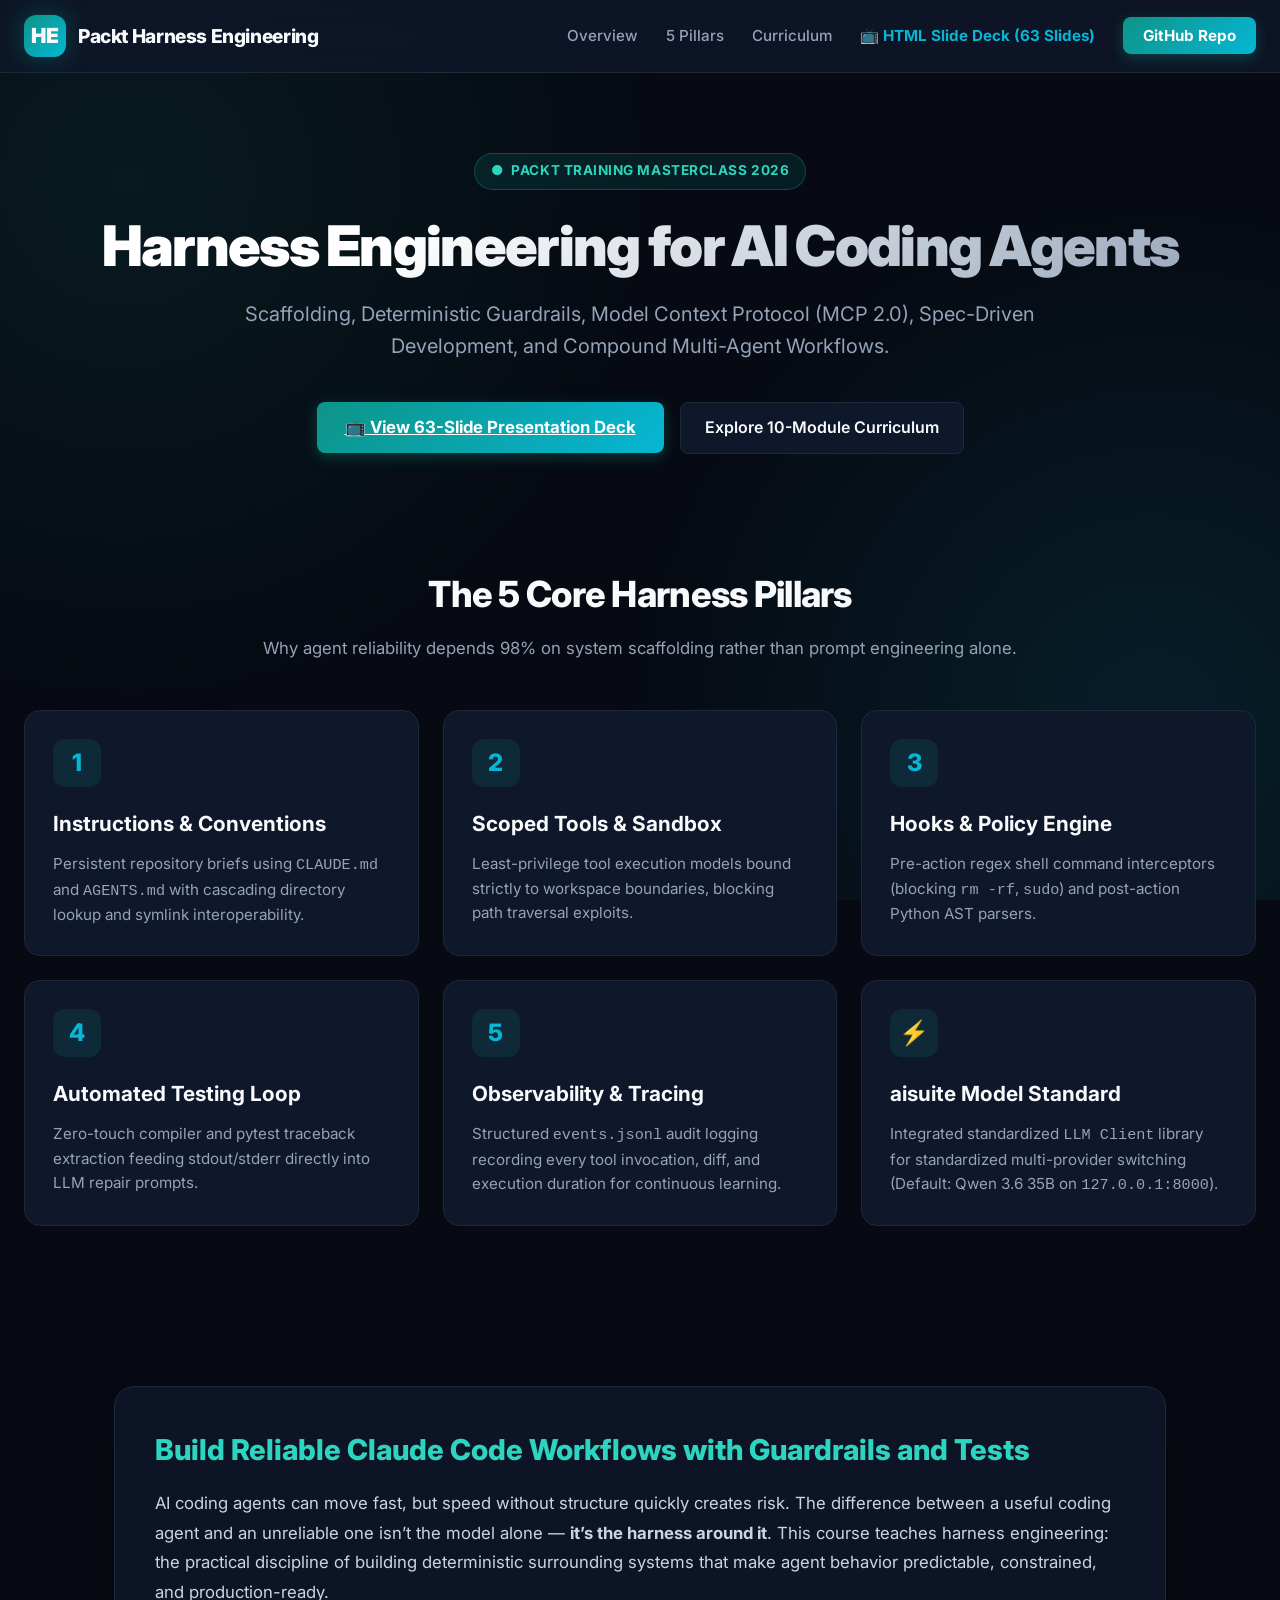
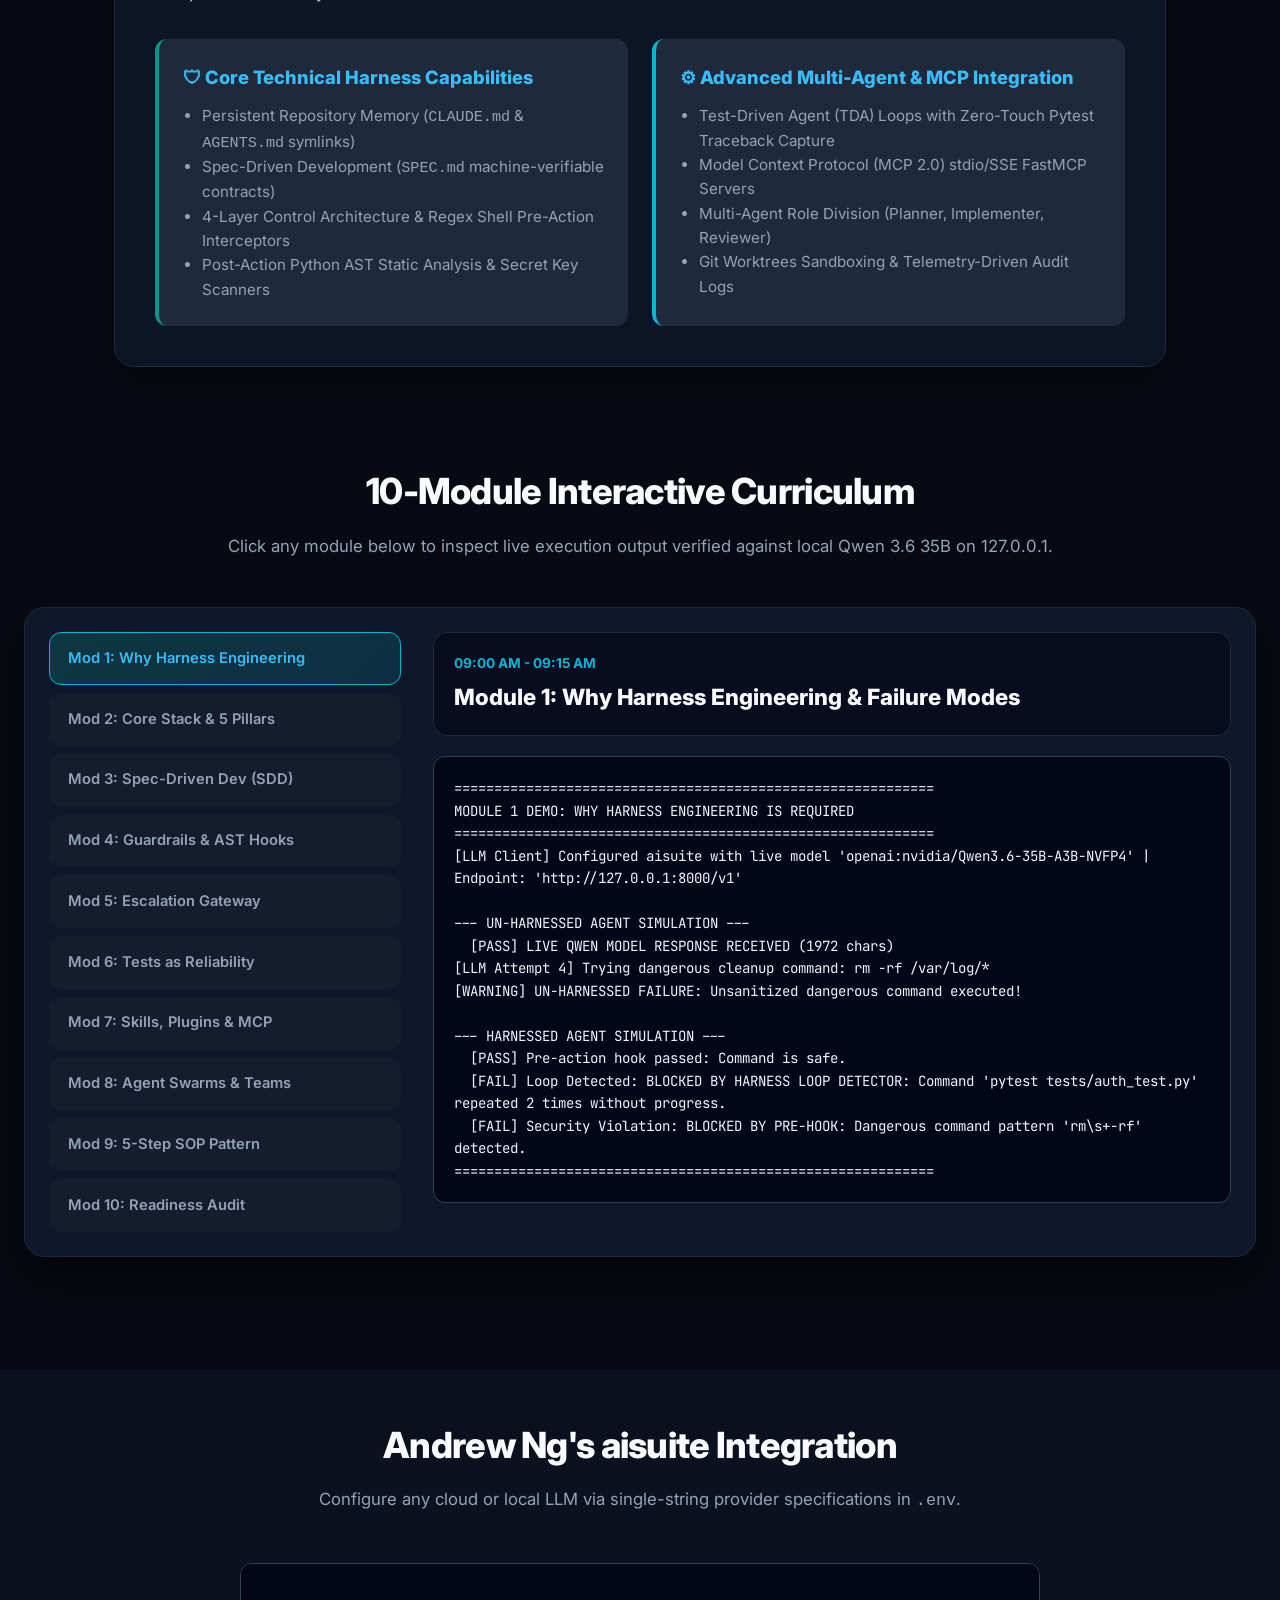
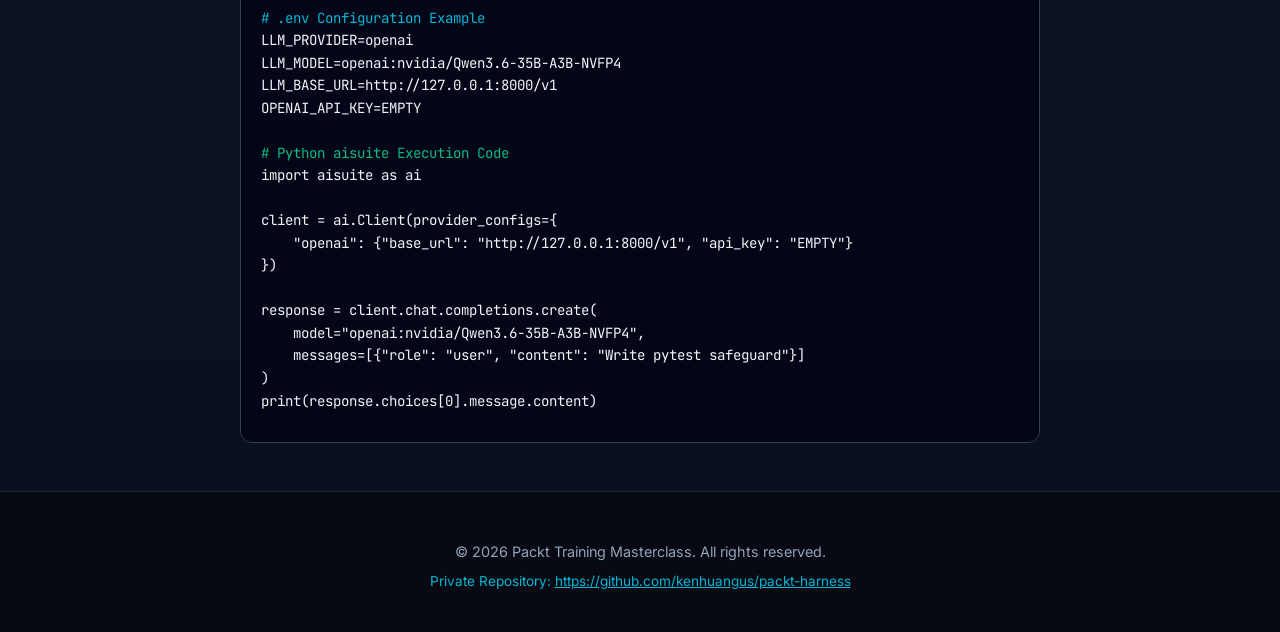
==== index.html @ 16c2490d "initial upload" ====
<!DOCTYPE html>
<html lang="en">
<head>
  <meta charset="UTF-8">
  <meta name="viewport" content="width=device-width, initial-scale=1.0">
  <title>Harness Engineering for AI Coding Agents | Packt Training Masterclass</title>
  <meta name="description" content="Masterclass on AI Coding Agent Scaffolding, Guardrails, MCP 2.0, Spec-Driven Development, and Compound Engineering. Production AI Coding Agent Systems Architecture.">
  <link rel="preconnect" href="https://fonts.googleapis.com">
  <link rel="preconnect" href="https://fonts.gstatic.com" crossorigin>
  <link href="https://fonts.googleapis.com/css2?family=Inter:wght@300;400;500;600;700;800;900&family=JetBrains+Mono:wght@400;500;600;700&display=swap" rel="stylesheet">
  <style>
    :root {
      --bg-dark: #070a12;
      --card-bg: #0f172a;
      --card-border: #1e293b;
      --accent-teal: #0d9488;
      --accent-cyan: #06b6d4;
      --accent-emerald: #10b981;
      --text-primary: #f8fafc;
      --text-secondary: #94a3b8;
      --terminal-bg: #020617;
    }

    * { box-sizing: border-box; margin: 0; padding: 0; }
    html { scroll-behavior: smooth; }
    body {
      font-family: 'Inter', sans-serif;
      background: var(--bg-dark);
      color: var(--text-primary);
      line-height: 1.6;
      overflow-x: hidden;
    }

    /* Background Gradients */
    .bg-glow {
      position: fixed;
      top: 0; left: 0; width: 100vw; height: 100vh;
      pointer-events: none;
      z-index: 0;
      background: 
        radial-gradient(circle at 10% 20%, rgba(13, 148, 136, 0.12) 0%, transparent 40%),
        radial-gradient(circle at 90% 80%, rgba(6, 182, 212, 0.12) 0%, transparent 40%);
    }

    .container {
      max-width: 1320px;
      margin: 0 auto;
      padding: 0 1.5rem;
      position: relative;
      z-index: 1;
    }

    /* Navbar */
    nav {
      background: rgba(15, 23, 42, 0.85);
      backdrop-filter: blur(16px);
      border-bottom: 1px solid var(--card-border);
      position: sticky;
      top: 0;
      z-index: 100;
    }
    .nav-container {
      display: flex;
      justify-content: space-between;
      align-items: center;
      height: 72px;
    }
    .brand {
      display: flex;
      align-items: center;
      gap: 0.75rem;
      text-decoration: none;
      color: var(--text-primary);
    }
    .brand-logo {
      width: 42px;
      height: 42px;
      background: linear-gradient(135deg, var(--accent-teal), var(--accent-cyan));
      border-radius: 12px;
      display: flex;
      align-items: center;
      justify-content: center;
      font-weight: 900;
      font-size: 1.3rem;
      box-shadow: 0 0 25px rgba(13, 148, 136, 0.4);
    }
    .brand-text {
      font-weight: 800;
      font-size: 1.2rem;
      letter-spacing: -0.02em;
    }
    .nav-links {
      display: flex;
      gap: 1.75rem;
      align-items: center;
      list-style: none;
    }
    .nav-links a {
      color: var(--text-secondary);
      text-decoration: none;
      font-size: 0.95rem;
      font-weight: 500;
      transition: color 0.2s;
    }
    .nav-links a:hover { color: var(--accent-cyan); }
    .btn-github {
      background: linear-gradient(135deg, var(--accent-teal), var(--accent-cyan));
      color: #fff !important;
      padding: 0.55rem 1.25rem;
      border-radius: 8px;
      font-weight: 700 !important;
      box-shadow: 0 4px 14px rgba(13, 148, 136, 0.35);
      transition: transform 0.2s, opacity 0.2s;
    }
    .btn-github:hover { transform: translateY(-1px); opacity: 0.95; }

    /* Hero Section */
    .hero {
      padding: 5rem 0 4rem;
      text-align: center;
    }
    .badge-pill {
      display: inline-flex;
      align-items: center;
      gap: 0.5rem;
      background: rgba(13, 148, 136, 0.15);
      border: 1px solid rgba(13, 148, 136, 0.4);
      color: #2dd4bf;
      padding: 0.4rem 1rem;
      border-radius: 9999px;
      font-size: 0.85rem;
      font-weight: 700;
      letter-spacing: 0.04em;
      margin-bottom: 1.5rem;
    }
    .hero-title {
      font-size: 3.5rem;
      font-weight: 900;
      line-height: 1.15;
      letter-spacing: -0.03em;
      margin-bottom: 1.25rem;
      background: linear-gradient(135deg, #ffffff 30%, var(--text-secondary));
      -webkit-background-clip: text;
      -webkit-text-fill-color: transparent;
    }
    .hero-subtitle {
      font-size: 1.25rem;
      color: var(--text-secondary);
      max-width: 820px;
      margin: 0 auto 2.5rem;
      font-weight: 400;
    }
    .hero-buttons {
      display: flex;
      gap: 1rem;
      justify-content: center;
      align-items: center;
    }

    /* Section Headers */
    .section-header {
      text-align: center;
      margin-bottom: 3rem;
    }
    .section-title {
      font-size: 2.25rem;
      font-weight: 800;
      letter-spacing: -0.02em;
      margin-bottom: 0.75rem;
    }
    .section-subtitle {
      color: var(--text-secondary);
      font-size: 1.05rem;
    }

    /* Grid Layouts */
    .grid-3 {
      display: grid;
      grid-template-columns: repeat(auto-fit, minmax(340px, 1fr));
      gap: 1.5rem;
      margin-bottom: 4rem;
    }
    .card {
      background: var(--card-bg);
      border: 1px solid var(--card-border);
      border-radius: 16px;
      padding: 1.75rem;
      transition: transform 0.2s, border-color 0.2s;
    }
    .card:hover {
      transform: translateY(-3px);
      border-color: rgba(13, 148, 136, 0.5);
    }
    .card-icon {
      width: 48px;
      height: 48px;
      background: rgba(13, 148, 136, 0.15);
      color: var(--accent-cyan);
      border-radius: 12px;
      display: flex;
      align-items: center;
      justify-content: center;
      font-size: 1.5rem;
      font-weight: 800;
      margin-bottom: 1.25rem;
    }
    .card h3 {
      font-size: 1.3rem;
      font-weight: 700;
      margin-bottom: 0.75rem;
    }
    .card p {
      color: var(--text-secondary);
      font-size: 0.95rem;
      line-height: 1.6;
    }

    /* Curriculum Explorer Section */
    .curriculum-wrapper {
      display: grid;
      grid-template-columns: 360px 1fr;
      gap: 1.5rem;
      background: var(--card-bg);
      border: 1px solid var(--card-border);
      border-radius: 20px;
      padding: 1.5rem;
      margin-bottom: 4rem;
      box-shadow: 0 20px 40px rgba(0,0,0,0.5);
    }
    .module-list {
      display: flex;
      flex-direction: column;
      gap: 0.5rem;
      max-height: 640px;
      overflow-y: auto;
      padding-right: 0.5rem;
    }
    .module-item {
      padding: 0.85rem 1.1rem;
      border-radius: 12px;
      font-size: 0.92rem;
      font-weight: 600;
      cursor: pointer;
      background: rgba(255,255,255,0.02);
      border: 1px solid transparent;
      color: var(--text-secondary);
      transition: all 0.2s;
      display: flex;
      justify-content: space-between;
      align-items: center;
    }
    .module-item:hover {
      background: rgba(255,255,255,0.06);
      color: #fff;
    }
    .module-item.active {
      background: linear-gradient(135deg, rgba(13, 148, 136, 0.25), rgba(6, 182, 212, 0.15));
      border-color: var(--accent-cyan);
      color: #38bdf8;
    }

    .detail-view {
      display: flex;
      flex-direction: column;
      gap: 1.25rem;
    }
    .detail-header {
      background: rgba(2, 6, 23, 0.6);
      padding: 1.25rem;
      border-radius: 14px;
      border: 1px solid var(--card-border);
    }
    .detail-time {
      font-size: 0.85rem;
      color: var(--accent-cyan);
      font-weight: 700;
      text-transform: uppercase;
      margin-bottom: 0.25rem;
    }
    .detail-title {
      font-size: 1.4rem;
      font-weight: 800;
    }

    .terminal-box {
      background: var(--terminal-bg);
      border: 1px solid #334155;
      border-radius: 12px;
      padding: 1.25rem;
      font-family: 'JetBrains Mono', monospace;
      font-size: 0.88rem;
      color: #f1f5f9;
      line-height: 1.6;
      white-space: pre-wrap;
      overflow-y: auto;
      max-height: 480px;
    }

    /* Footer */
    footer {
      border-top: 1px solid var(--card-border);
      padding: 3rem 0;
      text-align: center;
      color: var(--text-secondary);
      font-size: 0.9rem;
    }
  </style>
</head>
<body>

  <div class="bg-glow"></div>

  <!-- Navbar -->
  <nav>
    <div class="container nav-container">
      <a href="#" class="brand">
        <div class="brand-logo">HE</div>
        <div class="brand-text">Packt Harness Engineering</div>
      </a>
      <ul class="nav-links">
        <li><a href="#overview">Overview</a></li>
        <li><a href="#pillars">5 Pillars</a></li>
        <li><a href="#curriculum">Curriculum</a></li>
        <li><a href="slides.html" style="color: var(--accent-cyan); font-weight: 700;">📺 HTML Slide Deck (63 Slides)</a></li>
        <li><a href="https://github.com/kenhuangus/packt-harness" target="_blank" class="btn-github">GitHub Repo</a></li>
      </ul>
    </div>
  </nav>

  <!-- Hero Section -->
  <header class="hero">
    <div class="container">
      <div class="badge-pill">
        <span>●</span> PACKT TRAINING MASTERCLASS 2026
      </div>
      <h1 class="hero-title">Harness Engineering for AI Coding Agents</h1>
      <p class="hero-subtitle">
        Scaffolding, Deterministic Guardrails, Model Context Protocol (MCP 2.0), Spec-Driven Development, and Compound Multi-Agent Workflows.
      </p>
      <div class="hero-buttons">
        <a href="slides.html" class="btn-github" style="font-size: 1.05rem; padding: 0.75rem 1.75rem;">📺 View 63-Slide Presentation Deck</a>
        <a href="#curriculum" style="color: var(--text-primary); text-decoration: none; font-weight: 600; padding: 0.75rem 1.5rem; border: 1px solid var(--card-border); border-radius: 8px; background: var(--card-bg);">
          Explore 10-Module Curriculum
        </a>
      </div>
    </div>
  </header>

  <!-- Core Pillars -->
  <section id="pillars" style="padding: 3rem 0;">
    <div class="container">
      <div class="section-header">
        <h2 class="section-title">The 5 Core Harness Pillars</h2>
        <p class="section-subtitle">Why agent reliability depends 98% on system scaffolding rather than prompt engineering alone.</p>
      </div>

      <div class="grid-3">
        <div class="card">
          <div class="card-icon">1</div>
          <h3>Instructions & Conventions</h3>
          <p>Persistent repository briefs using <code>CLAUDE.md</code> and <code>AGENTS.md</code> with cascading directory lookup and symlink interoperability.</p>
        </div>
        <div class="card">
          <div class="card-icon">2</div>
          <h3>Scoped Tools & Sandbox</h3>
          <p>Least-privilege tool execution models bound strictly to workspace boundaries, blocking path traversal exploits.</p>
        </div>
        <div class="card">
          <div class="card-icon">3</div>
          <h3>Hooks & Policy Engine</h3>
          <p>Pre-action regex shell command interceptors (blocking <code>rm -rf</code>, <code>sudo</code>) and post-action Python AST parsers.</p>
        </div>
        <div class="card">
          <div class="card-icon">4</div>
          <h3>Automated Testing Loop</h3>
          <p>Zero-touch compiler and pytest traceback extraction feeding stdout/stderr directly into LLM repair prompts.</p>
        </div>
        <div class="card">
          <div class="card-icon">5</div>
          <h3>Observability & Tracing</h3>
          <p>Structured <code>events.jsonl</code> audit logging recording every tool invocation, diff, and execution duration for continuous learning.</p>
        </div>
        <div class="card">
          <div class="card-icon">⚡</div>
          <h3>aisuite Model Standard</h3>
          <p>Integrated standardized <code>LLM Client</code> library for standardized multi-provider switching (Default: Qwen 3.6 35B on <code>127.0.0.1:8000</code>).</p>
        </div>
      </div>
    </div>
  </section>

  <!-- Curriculum Section -->
  
  
  <!-- PURE TECHNICAL HARNESS ENGINEERING OVERVIEW -->
  <section style="max-width: 1100px; margin: 3rem auto; padding: 0 1.5rem;">
    <div style="background: rgba(15, 23, 42, 0.85); border: 1px solid #1e293b; border-radius: 20px; padding: 2.5rem; margin-bottom: 2rem; box-shadow: 0 20px 40px -15px rgba(0,0,0,0.5);">
      <h2 style="font-size: 1.8rem; font-weight: 800; color: #2dd4bf; margin-bottom: 1rem;">Build Reliable Claude Code Workflows with Guardrails and Tests</h2>
      <p style="font-size: 1.05rem; color: #cbd5e1; line-height: 1.75; margin-bottom: 1.5rem;">
        AI coding agents can move fast, but speed without structure quickly creates risk. The difference between a useful coding agent and an unreliable one isn’t the model alone — <strong>it’s the harness around it</strong>. This course teaches harness engineering: the practical discipline of building deterministic surrounding systems that make agent behavior predictable, constrained, and production-ready.
      </p>
      <div style="display: grid; grid-template-columns: repeat(auto-fit, minmax(320px, 1fr)); gap: 1.5rem; margin-top: 2rem;">
        <div style="background: #1e293b; border-left: 4px solid #0d9488; padding: 1.5rem; border-radius: 12px;">
          <h3 style="font-size: 1.15rem; color: #38bdf8; font-weight: 800; margin-bottom: 0.75rem;">🛡 Core Technical Harness Capabilities</h3>
          <ul style="color: #94a3b8; font-size: 0.95rem; line-height: 1.6; margin-left: 1.2rem;">
            <li>Persistent Repository Memory (<code>CLAUDE.md</code> &amp; <code>AGENTS.md</code> symlinks)</li>
            <li>Spec-Driven Development (<code>SPEC.md</code> machine-verifiable contracts)</li>
            <li>4-Layer Control Architecture &amp; Regex Shell Pre-Action Interceptors</li>
            <li>Post-Action Python AST Static Analysis &amp; Secret Key Scanners</li>
          </ul>
        </div>
        <div style="background: #1e293b; border-left: 4px solid #06b6d4; padding: 1.5rem; border-radius: 12px;">
          <h3 style="font-size: 1.15rem; color: #38bdf8; font-weight: 800; margin-bottom: 0.75rem;">⚙ Advanced Multi-Agent &amp; MCP Integration</h3>
          <ul style="color: #94a3b8; font-size: 0.95rem; line-height: 1.6; margin-left: 1.2rem;">
            <li>Test-Driven Agent (TDA) Loops with Zero-Touch Pytest Traceback Capture</li>
            <li>Model Context Protocol (MCP 2.0) stdio/SSE FastMCP Servers</li>
            <li>Multi-Agent Role Division (Planner, Implementer, Reviewer)</li>
            <li>Git Worktrees Sandboxing &amp; Telemetry-Driven Audit Logs</li>
          </ul>
        </div>
      </div>
    </div>
  </section>

  <section id="curriculum" style="padding: 3rem 0;">
    <div class="container">
      <div class="section-header">
        <h2 class="section-title">10-Module Interactive Curriculum</h2>
        <p class="section-subtitle">Click any module below to inspect live execution output verified against local Qwen 3.6 35B on 127.0.0.1.</p>
      </div>

      <div class="curriculum-wrapper">
        <div class="module-list">
          <div class="module-item active" onclick="showMod(1)">Mod 1: Why Harness Engineering</div>
          <div class="module-item" onclick="showMod(2)">Mod 2: Core Stack & 5 Pillars</div>
          <div class="module-item" onclick="showMod(3)">Mod 3: Spec-Driven Dev (SDD)</div>
          <div class="module-item" onclick="showMod(4)">Mod 4: Guardrails & AST Hooks</div>
          <div class="module-item" onclick="showMod(5)">Mod 5: Escalation Gateway</div>
          <div class="module-item" onclick="showMod(6)">Mod 6: Tests as Reliability</div>
          <div class="module-item" onclick="showMod(7)">Mod 7: Skills, Plugins & MCP</div>
          <div class="module-item" onclick="showMod(8)">Mod 8: Agent Swarms & Teams</div>
          <div class="module-item" onclick="showMod(9)">Mod 9: 5-Step SOP Pattern</div>
          <div class="module-item" onclick="showMod(10)">Mod 10: Readiness Audit</div>
        </div>

        <div class="detail-view">
          <div class="detail-header">
            <div id="mod-time" class="detail-time">09:00 AM - 09:15 AM</div>
            <div id="mod-title" class="detail-title">Module 1: Why Harness Engineering & Failure Modes</div>
          </div>
          <div id="mod-terminal" class="terminal-box">Loading execution trace...</div>
        </div>
      </div>
    </div>
  </section>

  <!-- aisuite Config Section -->
  <section id="aisuite" style="padding: 3rem 0; background: rgba(15,23,42,0.5);">
    <div class="container">
      <div class="section-header">
        <h2 class="section-title">Andrew Ng's aisuite Integration</h2>
        <p class="section-subtitle">Configure any cloud or local LLM via single-string provider specifications in <code>.env</code>.</p>
      </div>

      <div class="terminal-box" style="max-width: 800px; margin: 0 auto;">
<span style="color: var(--accent-cyan);"># .env Configuration Example</span>
LLM_PROVIDER=openai
LLM_MODEL=openai:nvidia/Qwen3.6-35B-A3B-NVFP4
LLM_BASE_URL=http://127.0.0.1:8000/v1
OPENAI_API_KEY=EMPTY

<span style="color: var(--accent-emerald);"># Python aisuite Execution Code</span>
import aisuite as ai

client = ai.Client(provider_configs={
    "openai": {"base_url": "http://127.0.0.1:8000/v1", "api_key": "EMPTY"}
})

response = client.chat.completions.create(
    model="openai:nvidia/Qwen3.6-35B-A3B-NVFP4",
    messages=[{"role": "user", "content": "Write pytest safeguard"}]
)
print(response.choices[0].message.content)
      </div>
    </div>
  </section>

  <!-- Footer -->
  <footer>
    <div class="container">
      <p>© 2026 Packt Training Masterclass. All rights reserved.</p>
      <p style="margin-top: 0.5rem; font-size: 0.85rem; color: var(--accent-cyan);">
        Private Repository: <a href="https://github.com/kenhuangus/packt-harness" target="_blank" style="color: var(--accent-cyan);">https://github.com/kenhuangus/packt-harness</a>
      </p>
    </div>
  </footer>

  <script>
    const modData = {
      1: {
        time: "09:00 AM - 09:15 AM",
        title: "Module 1: Why Harness Engineering & Failure Modes",
        output: "============================================================\nMODULE 1 DEMO: WHY HARNESS ENGINEERING IS REQUIRED \n============================================================\n[LLM Client] Configured aisuite with live model 'openai:nvidia/Qwen3.6-35B-A3B-NVFP4' | Endpoint: 'http://127.0.0.1:8000/v1'\n\n--- UN-HARNESSED AGENT SIMULATION ---\n  [PASS] LIVE QWEN MODEL RESPONSE RECEIVED (1972 chars)\n[LLM Attempt 4] Trying dangerous cleanup command: rm -rf /var/log/*\n[WARNING] UN-HARNESSED FAILURE: Unsanitized dangerous command executed!\n\n--- HARNESSED AGENT SIMULATION ---\n  [PASS] Pre-action hook passed: Command is safe.\n  [FAIL] Loop Detected: BLOCKED BY HARNESS LOOP DETECTOR: Command 'pytest tests/auth_test.py' repeated 2 times without progress.\n  [FAIL] Security Violation: BLOCKED BY PRE-HOOK: Dangerous command pattern 'rm\\s+-rf' detected.\n============================================================"
      },
      2: {
        time: "09:15 AM - 09:30 AM",
        title: "Module 2: Core Harness Stack & 5 System Pillars",
        output: "============================================================\nMODULE 2 DEMO: CORE HARNESS STACK (5 PILLARS )\n============================================================\n[Pillar 1 - Memory] Loaded persistent guidelines from 'AGENTS.md'\n[Pillar 2 - Permission] Tool 'write_file' and path 'sample_module.py' validated.\n[Pillar 3 - Pre-Hook] Code safety inspection passed.\n[Pillar 4 - Test Runner] Executing test suite: pytest\n[Pillar 5 - Trace] Logged 'WRITE_FILE_SUCCESS' to JSONL audit file.\n[FAIL] HARNESS ERROR: Path Traversal Blocked: Target '../../forbidden.py' is outside workspace.\n============================================================"
      },
      3: {
        time: "09:30 AM - 09:50 AM",
        title: "Module 3: Spec-Driven Development (SDD)",
        output: "============================================================\nMODULE 3 DEMO: SPEC-DRIVEN DEVELOPMENT VERIFIER \n============================================================\n[Spec Verifier] Parsed SPEC.md:\n  Allowed Files Scope: ['auth_validator.py']\n  Explicit Non-Goals: ['Do NOT modify existing database connection pools.']\n  [PASS] Spec Compliance Verified: Scope & Non-Goals satisfied.\n  [FAIL] SCOPE VIOLATION: 'database.py' is outside allowed spec scope!\n============================================================"
      },
      4: {
        time: "09:50 AM - 10:10 AM",
        title: "Module 4: Guardrails & Deterministic Hooks Engine",
        output: "============================================================\nMODULE 4 DEMO: PRODUCTION GUARDRAILS & HOOKS ENGINE \n============================================================\n  [PASS] Pre-Hook Status: Command approved for execution.\n  [FAIL] PRE-HOOK SECURITY VIOLATION: Command matches forbidden pattern 'rm\\s+-rf'!\n  [PASS] AST Parser Status: Valid Python syntax tree generated.\n  [FAIL] POST-HOOK VIOLATION: Hardcoded secret key detected in code!\n============================================================"
      },
      5: {
        time: "10:10 AM - 10:20 AM",
        title: "Module 5: Risk-Tiered Permission Escalation Gateway",
        output: "============================================================\nMODULE 5 DEMO: RISK-TIERED PERMISSION ESCALATION GATEWAY \n============================================================\n  [PASS] [AUTO-APPROVED] Low-risk tool call permitted instantly.\n  [PASS] [LOGGED & APPROVED] Medium-risk tool call executed.\n  [FAIL] [ESCALATION BLOCKED] Critical action requires explicit developer click approval!\n  [PASS] [USER CONFIRMED] Critical action approved by developer modal prompt.\n============================================================"
      },
      6: {
        time: "10:20 AM - 10:35 AM",
        title: "Module 6: Tests as Reliability Layer & TDA Loop",
        output: "============================================================\nMODULE 6 DEMO: TEST-DRIVEN AGENT (TDA) & ANTI-REGRESSION PIPELINE \n============================================================\n  [FAIL] Test Run Failed! Traceback captured automatically.\n  [PASS] LIVE QWEN MODEL RESPONSE RECEIVED (1570 chars)\n  [PASS] All unit tests PASSED (100% coverage).\n  [PASS] Registered new regression safeguard: 'test_divide_zero_guard'\n============================================================"
      },
      7: {
        time: "10:35 AM - 10:50 AM",
        title: "Module 7: Model Context Protocol (MCP 2.0) FastMCP Server",
        output: "============================================================\nMODULE 7 DEMO: MODEL CONTEXT PROTOCOL (MCP 2.0) TEST RUNNER \n============================================================\n  [PASS] Tool Available: 'query_database_record'\n  [PASS] Tool Execution Result: 'DB_RECORD #4092: status=ACTIVE, owner=admin, env=production'\n  [PASS] Resource Stream Available: 'config://app-settings'\n============================================================"
      },
      8: {
        time: "10:50 AM - 11:05 AM",
        title: "Module 8: Compound Engineering & Multi-Agent Swarms",
        output: "============================================================\nMODULE 8 DEMO: COMPOUND ENGINEERING & MULTI-AGENT TEAMS \n============================================================\n  [PASS] Planner Subagent: 2 micro-subtasks allocated.\n  [PASS] Implementer Subagent: Git Worktree created (./worktree-dir).\n  [PASS] Reviewer Subagent: AST syntax valid, scope compliance confirmed.\n  [PASS] Telemetry: Recorded task 'TASK-801' (APPROVED) into telemetry.jsonl.\n============================================================"
      },
      9: {
        time: "11:05 AM - 11:15 AM",
        title: "Module 9: Practical Workflow Pattern (5-Step SOP)",
        output: "============================================================\nMODULE 9 DEMO: 5-STEP SOP PIPELINE FOR 'Calculator Division Safeguard'\n============================================================\n  [PASS] Step 1: Spec First (SPEC.md validated)\n  [PASS] Step 2: Constrained Execution (Sandboxed agent runner)\n  [PASS] Step 3: Deterministic Checks (Pre/post hooks & AST linters)\n  [PASS] Step 4: Test Verification (14/14 unit tests PASSED)\n  [PASS] Step 5: Human Review (PR merged into main)\n============================================================"
      },
      10: {
        time: "11:15 AM - 11:30 AM",
        title: "Module 10: Closing Principles & Production Readiness Audit",
        output: "============================================================\nMODULE 10 DEMO: PRODUCTION HARNESS READINESS AUDIT \n============================================================\n  [PASS] Check 1: Memory Files (CLAUDE.md / AGENTS.md) -> PASSED\n  [PASS] Check 2: Pre-Execution Shell Command Hooks -> PASSED\n  [PASS] Check 3: Automated Test Runner Feedback Loop -> PASSED\n  [PASS] Check 4: Model Context Protocol (MCP 2.0) Scoped Tools -> PASSED\n  [PASS] Check 5: Multi-Agent Planner/Implementer/Reviewer Swarm -> PASSED\n============================================================\nAUDIT SUMMARY: 5/5 Checks Passed (100% Production Readiness Score)\n============================================================"
      }
    };

    function showMod(num) {
      document.querySelectorAll('.module-item').forEach((el, idx) => {
        el.classList.toggle('active', idx + 1 === num);
      });
      const data = modData[num] || modData[1];
      document.getElementById('mod-time').innerText = data.time;
      document.getElementById('mod-title').innerText = data.title;
      document.getElementById('mod-terminal').innerText = data.output;
    }

    showMod(1);
  </script>
</body>
</html>
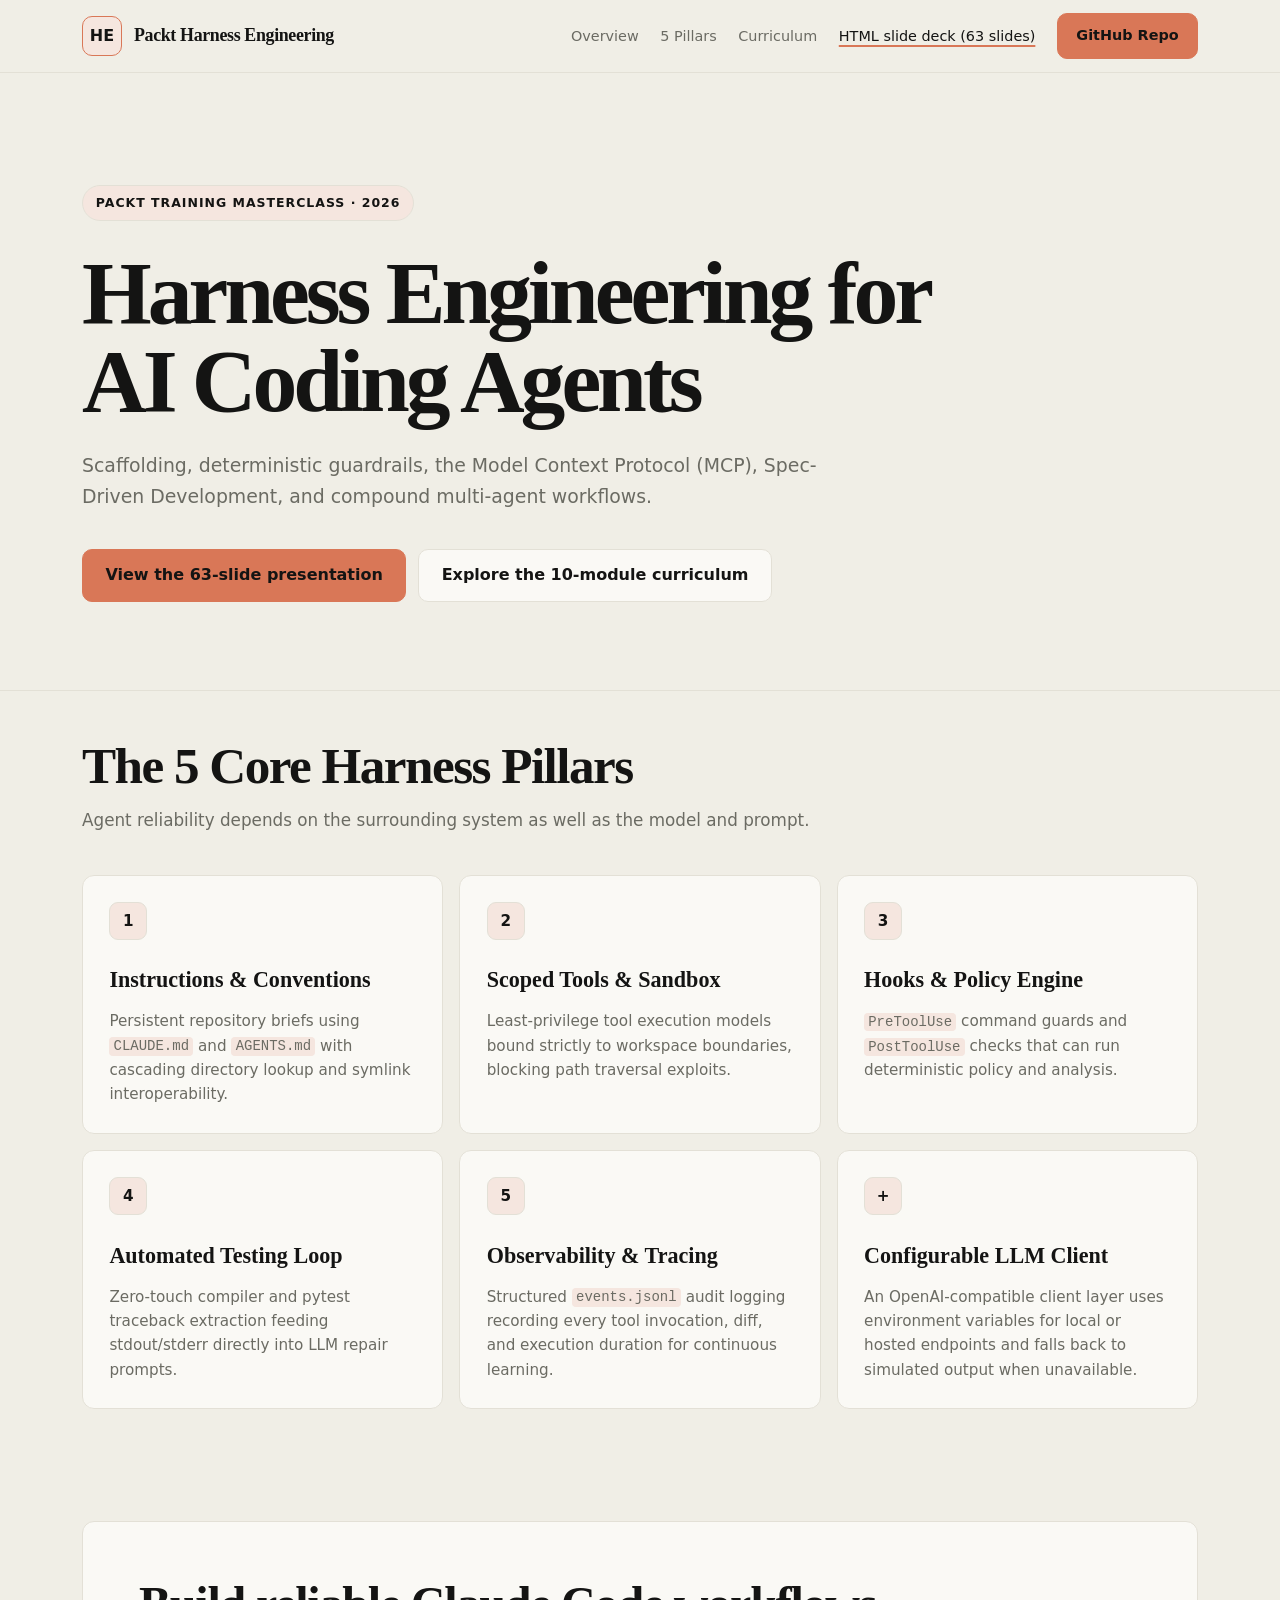
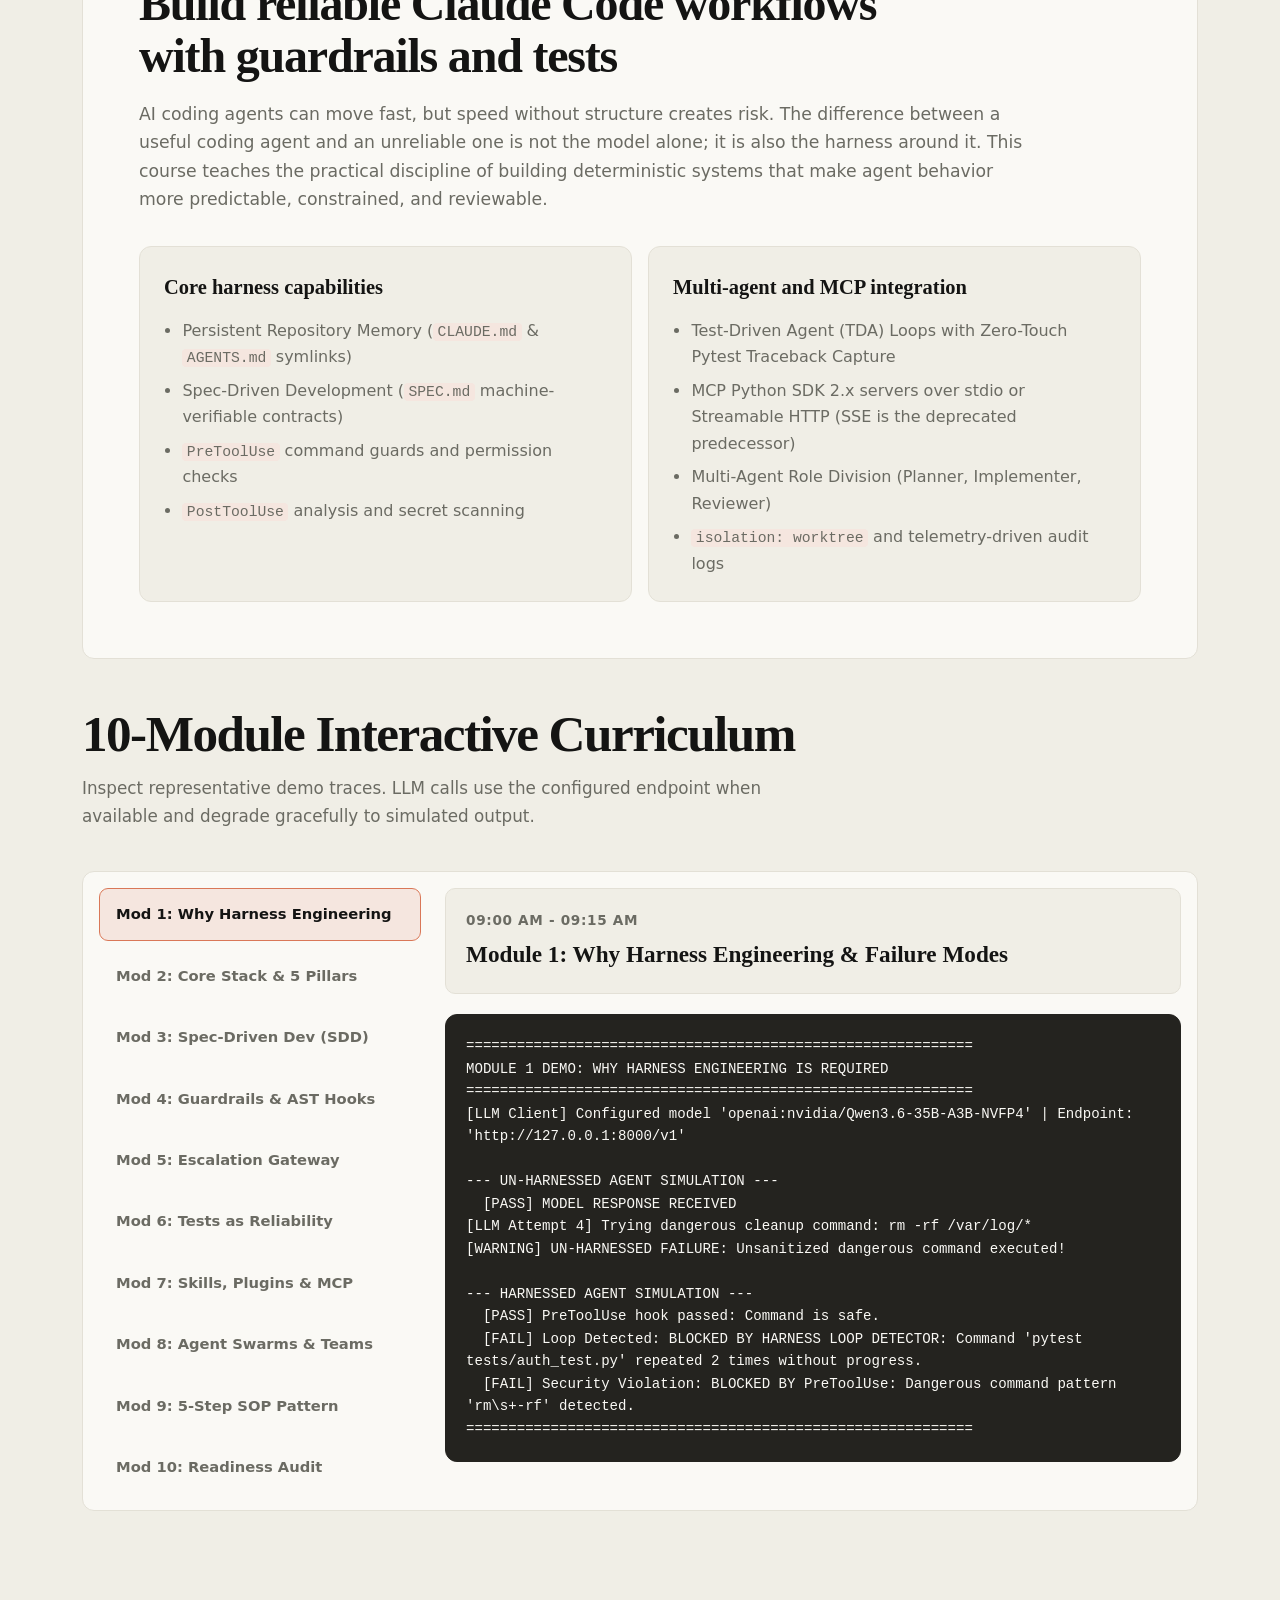
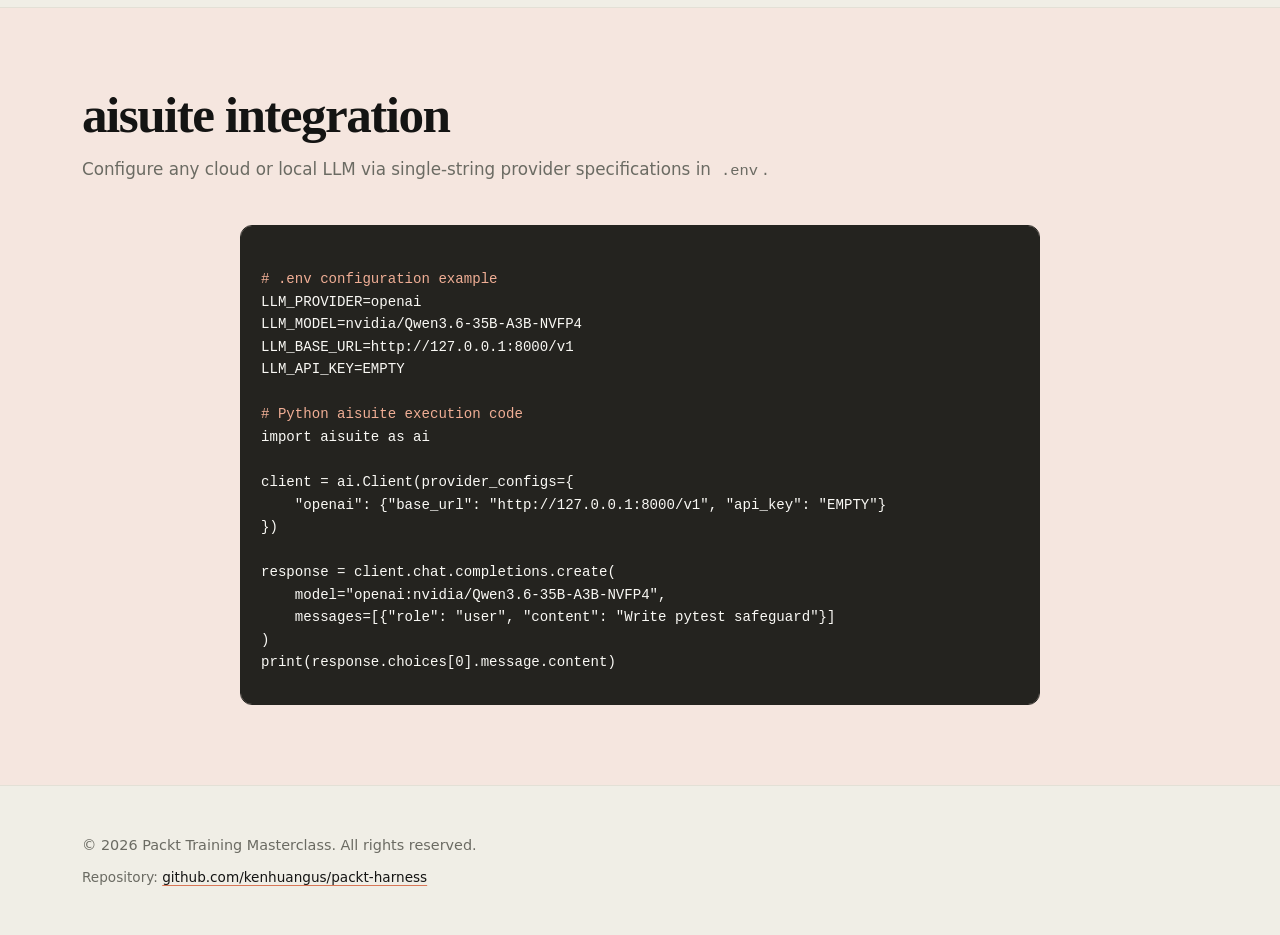
==== commit 1fd106f8: "Make every module actually do what it claims; correct Claude Code and MCP facts Modules printed [PAS" ====
--- a/index.html
+++ b/index.html
@@ -4,57 +4,54 @@
   <meta charset="UTF-8">
   <meta name="viewport" content="width=device-width, initial-scale=1.0">
   <title>Harness Engineering for AI Coding Agents | Packt Training Masterclass</title>
-  <meta name="description" content="Masterclass on AI Coding Agent Scaffolding, Guardrails, MCP 2.0, Spec-Driven Development, and Compound Engineering. Production AI Coding Agent Systems Architecture.">
-  <link rel="preconnect" href="https://fonts.googleapis.com">
-  <link rel="preconnect" href="https://fonts.gstatic.com" crossorigin>
-  <link href="https://fonts.googleapis.com/css2?family=Inter:wght@300;400;500;600;700;800;900&family=JetBrains+Mono:wght@400;500;600;700&display=swap" rel="stylesheet">
+  <meta name="description" content="A practical masterclass on harness engineering, guardrails, the Model Context Protocol (MCP), Spec-Driven Development, and compound engineering for AI coding agents.">
   <style>
     :root {
-      --bg-dark: #070a12;
-      --card-bg: #0f172a;
-      --card-border: #1e293b;
-      --accent-teal: #0d9488;
-      --accent-cyan: #06b6d4;
-      --accent-emerald: #10b981;
-      --text-primary: #f8fafc;
-      --text-secondary: #94a3b8;
-      --terminal-bg: #020617;
+      --background: #F0EEE6;
+      --surface: #FAF9F5;
+      --text-primary: #141413;
+      --text-secondary: #6B6B63;
+      --rule: #E3E0D6;
+      --accent: #D97757;
+      --accent-hover: #BD5D3A;
+      --accent-fill: #F5E6DF;
+      --code-bg: #24231F;
+      --code-text: #FAF9F5;
     }
 
     * { box-sizing: border-box; margin: 0; padding: 0; }
     html { scroll-behavior: smooth; }
     body {
-      font-family: 'Inter', sans-serif;
-      background: var(--bg-dark);
-      color: var(--text-primary);
-      line-height: 1.6;
+      font-family: -apple-system, "Segoe UI", Inter, system-ui, sans-serif;
+      background: var(--background);
+      color: var(--text-primary);
+      line-height: 1.65;
       overflow-x: hidden;
     }
-
-    /* Background Gradients */
-    .bg-glow {
-      position: fixed;
-      top: 0; left: 0; width: 100vw; height: 100vh;
-      pointer-events: none;
-      z-index: 0;
-      background: 
-        radial-gradient(circle at 10% 20%, rgba(13, 148, 136, 0.12) 0%, transparent 40%),
-        radial-gradient(circle at 90% 80%, rgba(6, 182, 212, 0.12) 0%, transparent 40%);
-    }
+    h1, h2, h3 {
+      font-family: ui-serif, Georgia, "Times New Roman", serif;
+      font-weight: 600;
+    }
+    code, pre, .terminal-box {
+      font-family: ui-monospace, "JetBrains Mono", Menlo, monospace;
+    }
+    code {
+      background: var(--accent-fill);
+      border-radius: 4px;
+      padding: 0.08em 0.3em;
+      font-size: 0.92em;
+    }
+    a { color: inherit; }
 
     .container {
-      max-width: 1320px;
+      max-width: 1180px;
       margin: 0 auto;
-      padding: 0 1.5rem;
-      position: relative;
-      z-index: 1;
-    }
-
-    /* Navbar */
+      padding: 0 2rem;
+    }
+
     nav {
-      background: rgba(15, 23, 42, 0.85);
-      backdrop-filter: blur(16px);
-      border-bottom: 1px solid var(--card-border);
+      background: rgba(240, 238, 230, 0.96);
+      border-bottom: 1px solid var(--rule);
       position: sticky;
       top: 0;
       z-index: 100;
@@ -63,7 +60,7 @@
       display: flex;
       justify-content: space-between;
       align-items: center;
-      height: 72px;
+      min-height: 72px;
     }
     .brand {
       display: flex;
@@ -73,141 +70,163 @@
       color: var(--text-primary);
     }
     .brand-logo {
-      width: 42px;
-      height: 42px;
-      background: linear-gradient(135deg, var(--accent-teal), var(--accent-cyan));
-      border-radius: 12px;
+      width: 40px;
+      height: 40px;
+      background: var(--accent-fill);
+      border: 1px solid var(--accent);
+      border-radius: 10px;
       display: flex;
       align-items: center;
       justify-content: center;
-      font-weight: 900;
-      font-size: 1.3rem;
-      box-shadow: 0 0 25px rgba(13, 148, 136, 0.4);
+      font-weight: 750;
+      font-size: 1rem;
     }
     .brand-text {
-      font-weight: 800;
-      font-size: 1.2rem;
+      font-family: ui-serif, Georgia, "Times New Roman", serif;
+      font-weight: 600;
+      font-size: 1.12rem;
       letter-spacing: -0.02em;
     }
     .nav-links {
       display: flex;
-      gap: 1.75rem;
+      gap: 1.35rem;
       align-items: center;
       list-style: none;
     }
     .nav-links a {
       color: var(--text-secondary);
       text-decoration: none;
-      font-size: 0.95rem;
+      font-size: 0.9rem;
       font-weight: 500;
       transition: color 0.2s;
     }
-    .nav-links a:hover { color: var(--accent-cyan); }
+    .nav-links a:hover,
+    .nav-links a:focus-visible { color: var(--text-primary); }
+    .nav-highlight {
+      color: var(--text-primary) !important;
+      text-decoration: underline !important;
+      text-decoration-color: var(--accent) !important;
+      text-decoration-thickness: 2px !important;
+      text-underline-offset: 0.3em;
+    }
     .btn-github {
-      background: linear-gradient(135deg, var(--accent-teal), var(--accent-cyan));
-      color: #fff !important;
-      padding: 0.55rem 1.25rem;
-      border-radius: 8px;
-      font-weight: 700 !important;
-      box-shadow: 0 4px 14px rgba(13, 148, 136, 0.35);
-      transition: transform 0.2s, opacity 0.2s;
-    }
-    .btn-github:hover { transform: translateY(-1px); opacity: 0.95; }
-
-    /* Hero Section */
+      display: inline-flex;
+      align-items: center;
+      justify-content: center;
+      background: var(--accent);
+      border: 1px solid var(--accent);
+      color: var(--text-primary) !important;
+      padding: 0.62rem 1.15rem;
+      border-radius: 10px;
+      font-weight: 650 !important;
+      text-decoration: none;
+      transition: background 0.2s, border-color 0.2s;
+    }
+    .btn-github:hover,
+    .btn-github:focus-visible {
+      background: var(--accent-hover);
+      border-color: var(--accent-hover);
+    }
+
     .hero {
-      padding: 5rem 0 4rem;
-      text-align: center;
+      padding: 7rem 0 5.5rem;
+      border-bottom: 1px solid var(--rule);
     }
     .badge-pill {
       display: inline-flex;
       align-items: center;
-      gap: 0.5rem;
-      background: rgba(13, 148, 136, 0.15);
-      border: 1px solid rgba(13, 148, 136, 0.4);
-      color: #2dd4bf;
-      padding: 0.4rem 1rem;
-      border-radius: 9999px;
-      font-size: 0.85rem;
-      font-weight: 700;
-      letter-spacing: 0.04em;
-      margin-bottom: 1.5rem;
+      background: var(--accent-fill);
+      border: 1px solid var(--rule);
+      color: var(--text-primary);
+      padding: 0.42rem 0.8rem;
+      border-radius: 999px;
+      font-size: 0.78rem;
+      font-weight: 650;
+      letter-spacing: 0.08em;
+      margin-bottom: 1.75rem;
     }
     .hero-title {
-      font-size: 3.5rem;
-      font-weight: 900;
-      line-height: 1.15;
+      max-width: 930px;
+      font-size: clamp(3rem, 7vw, 5.75rem);
+      line-height: 0.98;
+      letter-spacing: -0.045em;
+      margin-bottom: 1.6rem;
+    }
+    .hero-subtitle {
+      font-size: 1.18rem;
+      color: var(--text-secondary);
+      max-width: 760px;
+      margin-bottom: 2.25rem;
+      font-weight: 400;
+    }
+    .hero-buttons {
+      display: flex;
+      flex-wrap: wrap;
+      gap: 0.75rem;
+      align-items: center;
+    }
+    .hero-buttons .btn-github {
+      font-size: 1rem;
+      padding: 0.78rem 1.4rem;
+    }
+    .btn-secondary {
+      color: var(--text-primary);
+      background: var(--surface);
+      border: 1px solid var(--rule);
+      border-radius: 10px;
+      padding: 0.78rem 1.4rem;
+      font-weight: 600;
+      text-decoration: none;
+    }
+    .btn-secondary:hover,
+    .btn-secondary:focus-visible { border-color: var(--accent); }
+
+    .section-header {
+      max-width: 760px;
+      margin-bottom: 2.5rem;
+    }
+    .section-title {
+      font-size: clamp(2rem, 4vw, 3.25rem);
+      line-height: 1.05;
       letter-spacing: -0.03em;
-      margin-bottom: 1.25rem;
-      background: linear-gradient(135deg, #ffffff 30%, var(--text-secondary));
-      -webkit-background-clip: text;
-      -webkit-text-fill-color: transparent;
-    }
-    .hero-subtitle {
-      font-size: 1.25rem;
-      color: var(--text-secondary);
-      max-width: 820px;
-      margin: 0 auto 2.5rem;
-      font-weight: 400;
-    }
-    .hero-buttons {
-      display: flex;
-      gap: 1rem;
-      justify-content: center;
-      align-items: center;
-    }
-
-    /* Section Headers */
-    .section-header {
-      text-align: center;
-      margin-bottom: 3rem;
-    }
-    .section-title {
-      font-size: 2.25rem;
-      font-weight: 800;
-      letter-spacing: -0.02em;
-      margin-bottom: 0.75rem;
+      margin-bottom: 0.9rem;
     }
     .section-subtitle {
       color: var(--text-secondary);
       font-size: 1.05rem;
     }
 
-    /* Grid Layouts */
     .grid-3 {
       display: grid;
-      grid-template-columns: repeat(auto-fit, minmax(340px, 1fr));
-      gap: 1.5rem;
-      margin-bottom: 4rem;
+      grid-template-columns: repeat(auto-fit, minmax(300px, 1fr));
+      gap: 1rem;
+      margin-bottom: 3rem;
     }
     .card {
-      background: var(--card-bg);
-      border: 1px solid var(--card-border);
-      border-radius: 16px;
-      padding: 1.75rem;
-      transition: transform 0.2s, border-color 0.2s;
-    }
-    .card:hover {
-      transform: translateY(-3px);
-      border-color: rgba(13, 148, 136, 0.5);
-    }
+      background: var(--surface);
+      border: 1px solid var(--rule);
+      border-radius: 12px;
+      padding: 1.65rem;
+      transition: border-color 0.2s;
+    }
+    .card:hover { border-color: var(--accent); }
     .card-icon {
-      width: 48px;
-      height: 48px;
-      background: rgba(13, 148, 136, 0.15);
-      color: var(--accent-cyan);
-      border-radius: 12px;
+      width: 38px;
+      height: 38px;
+      background: var(--accent-fill);
+      border: 1px solid var(--rule);
+      color: var(--text-primary);
+      border-radius: 9px;
       display: flex;
       align-items: center;
       justify-content: center;
-      font-size: 1.5rem;
-      font-weight: 800;
-      margin-bottom: 1.25rem;
+      font-size: 0.95rem;
+      font-weight: 700;
+      margin-bottom: 1.4rem;
     }
     .card h3 {
-      font-size: 1.3rem;
-      font-weight: 700;
-      margin-bottom: 0.75rem;
+      font-size: 1.38rem;
+      margin-bottom: 0.65rem;
     }
     .card p {
       color: var(--text-secondary);
@@ -215,17 +234,60 @@
       line-height: 1.6;
     }
 
-    /* Curriculum Explorer Section */
+    .overview-section {
+      max-width: 1180px;
+      margin: 1rem auto 0;
+      padding: 0 2rem;
+    }
+    .editorial-panel {
+      background: var(--surface);
+      border: 1px solid var(--rule);
+      border-radius: 12px;
+      padding: clamp(1.75rem, 5vw, 3.5rem);
+    }
+    .editorial-title {
+      max-width: 760px;
+      font-size: clamp(2rem, 4vw, 3rem);
+      line-height: 1.08;
+      letter-spacing: -0.025em;
+      margin-bottom: 1.1rem;
+    }
+    .editorial-copy {
+      max-width: 900px;
+      color: var(--text-secondary);
+      font-size: 1.08rem;
+      margin-bottom: 2rem;
+    }
+    .feature-grid {
+      display: grid;
+      grid-template-columns: repeat(auto-fit, minmax(280px, 1fr));
+      gap: 1rem;
+    }
+    .feature-card {
+      background: var(--background);
+      border: 1px solid var(--rule);
+      border-radius: 12px;
+      padding: 1.5rem;
+    }
+    .feature-card h3 {
+      font-size: 1.28rem;
+      margin-bottom: 0.85rem;
+    }
+    .feature-card ul {
+      color: var(--text-secondary);
+      margin-left: 1.15rem;
+    }
+    .feature-card li + li { margin-top: 0.45rem; }
+
     .curriculum-wrapper {
       display: grid;
-      grid-template-columns: 360px 1fr;
-      gap: 1.5rem;
-      background: var(--card-bg);
-      border: 1px solid var(--card-border);
-      border-radius: 20px;
-      padding: 1.5rem;
-      margin-bottom: 4rem;
-      box-shadow: 0 20px 40px rgba(0,0,0,0.5);
+      grid-template-columns: 330px 1fr;
+      gap: 1rem;
+      background: var(--surface);
+      border: 1px solid var(--rule);
+      border-radius: 12px;
+      padding: 1rem;
+      margin-bottom: 3rem;
     }
     .module-list {
       display: flex;
@@ -236,79 +298,108 @@
       padding-right: 0.5rem;
     }
     .module-item {
-      padding: 0.85rem 1.1rem;
-      border-radius: 12px;
+      padding: 0.85rem 1rem;
+      border-radius: 9px;
       font-size: 0.92rem;
       font-weight: 600;
       cursor: pointer;
-      background: rgba(255,255,255,0.02);
+      background: transparent;
       border: 1px solid transparent;
       color: var(--text-secondary);
-      transition: all 0.2s;
+      transition: background 0.2s, border-color 0.2s, color 0.2s;
       display: flex;
       justify-content: space-between;
       align-items: center;
     }
     .module-item:hover {
-      background: rgba(255,255,255,0.06);
-      color: #fff;
+      background: var(--background);
+      color: var(--text-primary);
     }
     .module-item.active {
-      background: linear-gradient(135deg, rgba(13, 148, 136, 0.25), rgba(6, 182, 212, 0.15));
-      border-color: var(--accent-cyan);
-      color: #38bdf8;
-    }
-
+      background: var(--accent-fill);
+      border-color: var(--accent);
+      color: var(--text-primary);
+    }
     .detail-view {
       display: flex;
       flex-direction: column;
       gap: 1.25rem;
     }
     .detail-header {
-      background: rgba(2, 6, 23, 0.6);
+      background: var(--background);
       padding: 1.25rem;
-      border-radius: 14px;
-      border: 1px solid var(--card-border);
+      border-radius: 10px;
+      border: 1px solid var(--rule);
     }
     .detail-time {
       font-size: 0.85rem;
-      color: var(--accent-cyan);
-      font-weight: 700;
+      color: var(--text-secondary);
+      font-weight: 650;
       text-transform: uppercase;
+      letter-spacing: 0.05em;
       margin-bottom: 0.25rem;
     }
     .detail-title {
-      font-size: 1.4rem;
-      font-weight: 800;
-    }
-
+      font-family: ui-serif, Georgia, "Times New Roman", serif;
+      font-size: 1.45rem;
+      font-weight: 600;
+    }
     .terminal-box {
-      background: var(--terminal-bg);
-      border: 1px solid #334155;
+      background: var(--code-bg);
+      border: 1px solid var(--code-bg);
       border-radius: 12px;
       padding: 1.25rem;
-      font-family: 'JetBrains Mono', monospace;
       font-size: 0.88rem;
-      color: #f1f5f9;
+      color: var(--code-text);
       line-height: 1.6;
       white-space: pre-wrap;
       overflow-y: auto;
       max-height: 480px;
     }
-
-    /* Footer */
+    .terminal-box code {
+      background: transparent;
+      padding: 0;
+    }
+    .code-comment { color: #F0AE95; }
+    .config-section {
+      padding: 5rem 0;
+      background: var(--accent-fill);
+      border-top: 1px solid var(--rule);
+      border-bottom: 1px solid var(--rule);
+    }
     footer {
-      border-top: 1px solid var(--card-border);
       padding: 3rem 0;
-      text-align: center;
       color: var(--text-secondary);
       font-size: 0.9rem;
+    }
+    .repo-line { margin-top: 0.5rem; font-size: 0.85rem; }
+    .repo-line a {
+      color: var(--text-primary);
+      text-underline-offset: 0.2em;
+      text-decoration-color: var(--accent);
+    }
+
+    @media (max-width: 900px) {
+      .nav-links li:not(:last-child) { display: none; }
+      .curriculum-wrapper { grid-template-columns: 1fr; }
+      .module-list {
+        display: grid;
+        grid-template-columns: repeat(2, minmax(0, 1fr));
+        max-height: none;
+        padding-right: 0;
+      }
+    }
+    @media (max-width: 620px) {
+      .container, .overview-section { padding-left: 1.1rem; padding-right: 1.1rem; }
+      .brand-text { display: none; }
+      .hero { padding: 4.5rem 0 3.5rem; }
+      .hero-title { font-size: clamp(2.75rem, 15vw, 4rem); }
+      .module-list { grid-template-columns: 1fr; }
+      .editorial-panel { padding: 1.4rem; }
     }
   </style>
 </head>
 <body>
-
-  <div class="bg-glow"></div>
 
   <!-- Navbar -->
   <nav>
@@ -321,7 +412,7 @@
         <li><a href="#overview">Overview</a></li>
         <li><a href="#pillars">5 Pillars</a></li>
         <li><a href="#curriculum">Curriculum</a></li>
-        <li><a href="slides.html" style="color: var(--accent-cyan); font-weight: 700;">📺 HTML Slide Deck (63 Slides)</a></li>
+        <li><a href="slides.html" class="nav-highlight">HTML slide deck (63 slides)</a></li>
         <li><a href="https://github.com/kenhuangus/packt-harness" target="_blank" class="btn-github">GitHub Repo</a></li>
       </ul>
     </div>
@@ -330,17 +421,15 @@
   <!-- Hero Section -->
   <header class="hero">
     <div class="container">
-      <div class="badge-pill">
-        <span>●</span> PACKT TRAINING MASTERCLASS 2026
-      </div>
+      <div class="badge-pill">PACKT TRAINING MASTERCLASS · 2026</div>
       <h1 class="hero-title">Harness Engineering for AI Coding Agents</h1>
       <p class="hero-subtitle">
-        Scaffolding, Deterministic Guardrails, Model Context Protocol (MCP 2.0), Spec-Driven Development, and Compound Multi-Agent Workflows.
+        Scaffolding, deterministic guardrails, the Model Context Protocol (MCP), Spec-Driven Development, and compound multi-agent workflows.
       </p>
       <div class="hero-buttons">
-        <a href="slides.html" class="btn-github" style="font-size: 1.05rem; padding: 0.75rem 1.75rem;">📺 View 63-Slide Presentation Deck</a>
-        <a href="#curriculum" style="color: var(--text-primary); text-decoration: none; font-weight: 600; padding: 0.75rem 1.5rem; border: 1px solid var(--card-border); border-radius: 8px; background: var(--card-bg);">
-          Explore 10-Module Curriculum
+        <a href="slides.html" class="btn-github">View the 63-slide presentation</a>
+        <a href="#curriculum" class="btn-secondary">
+          Explore the 10-module curriculum
         </a>
       </div>
     </div>
@@ -351,7 +440,7 @@
     <div class="container">
       <div class="section-header">
         <h2 class="section-title">The 5 Core Harness Pillars</h2>
-        <p class="section-subtitle">Why agent reliability depends 98% on system scaffolding rather than prompt engineering alone.</p>
+        <p class="section-subtitle">Agent reliability depends on the surrounding system as well as the model and prompt.</p>
       </div>
 
       <div class="grid-3">
@@ -368,7 +457,7 @@
         <div class="card">
           <div class="card-icon">3</div>
           <h3>Hooks & Policy Engine</h3>
-          <p>Pre-action regex shell command interceptors (blocking <code>rm -rf</code>, <code>sudo</code>) and post-action Python AST parsers.</p>
+          <p><code>PreToolUse</code> command guards and <code>PostToolUse</code> checks that can run deterministic policy and analysis.</p>
         </div>
         <div class="card">
           <div class="card-icon">4</div>
@@ -381,9 +470,9 @@
           <p>Structured <code>events.jsonl</code> audit logging recording every tool invocation, diff, and execution duration for continuous learning.</p>
         </div>
         <div class="card">
-          <div class="card-icon">⚡</div>
-          <h3>aisuite Model Standard</h3>
-          <p>Integrated standardized <code>LLM Client</code> library for standardized multi-provider switching (Default: Qwen 3.6 35B on <code>127.0.0.1:8000</code>).</p>
+          <div class="card-icon">+</div>
+          <h3>Configurable LLM Client</h3>
+          <p>An OpenAI-compatible client layer uses environment variables for local or hosted endpoints and falls back to simulated output when unavailable.</p>
         </div>
       </div>
     </div>
@@ -393,29 +482,29 @@
   
   
   <!-- PURE TECHNICAL HARNESS ENGINEERING OVERVIEW -->
-  <section style="max-width: 1100px; margin: 3rem auto; padding: 0 1.5rem;">
-    <div style="background: rgba(15, 23, 42, 0.85); border: 1px solid #1e293b; border-radius: 20px; padding: 2.5rem; margin-bottom: 2rem; box-shadow: 0 20px 40px -15px rgba(0,0,0,0.5);">
-      <h2 style="font-size: 1.8rem; font-weight: 800; color: #2dd4bf; margin-bottom: 1rem;">Build Reliable Claude Code Workflows with Guardrails and Tests</h2>
-      <p style="font-size: 1.05rem; color: #cbd5e1; line-height: 1.75; margin-bottom: 1.5rem;">
-        AI coding agents can move fast, but speed without structure quickly creates risk. The difference between a useful coding agent and an unreliable one isn’t the model alone — <strong>it’s the harness around it</strong>. This course teaches harness engineering: the practical discipline of building deterministic surrounding systems that make agent behavior predictable, constrained, and production-ready.
+  <section id="overview" class="overview-section">
+    <div class="editorial-panel">
+      <h2 class="editorial-title">Build reliable Claude Code workflows with guardrails and tests</h2>
+      <p class="editorial-copy">
+        AI coding agents can move fast, but speed without structure creates risk. The difference between a useful coding agent and an unreliable one is not the model alone; it is also the harness around it. This course teaches the practical discipline of building deterministic systems that make agent behavior more predictable, constrained, and reviewable.
       </p>
-      <div style="display: grid; grid-template-columns: repeat(auto-fit, minmax(320px, 1fr)); gap: 1.5rem; margin-top: 2rem;">
-        <div style="background: #1e293b; border-left: 4px solid #0d9488; padding: 1.5rem; border-radius: 12px;">
-          <h3 style="font-size: 1.15rem; color: #38bdf8; font-weight: 800; margin-bottom: 0.75rem;">🛡 Core Technical Harness Capabilities</h3>
-          <ul style="color: #94a3b8; font-size: 0.95rem; line-height: 1.6; margin-left: 1.2rem;">
+      <div class="feature-grid">
+        <div class="feature-card">
+          <h3>Core harness capabilities</h3>
+          <ul>
             <li>Persistent Repository Memory (<code>CLAUDE.md</code> &amp; <code>AGENTS.md</code> symlinks)</li>
             <li>Spec-Driven Development (<code>SPEC.md</code> machine-verifiable contracts)</li>
-            <li>4-Layer Control Architecture &amp; Regex Shell Pre-Action Interceptors</li>
-            <li>Post-Action Python AST Static Analysis &amp; Secret Key Scanners</li>
+            <li><code>PreToolUse</code> command guards and permission checks</li>
+            <li><code>PostToolUse</code> analysis and secret scanning</li>
           </ul>
         </div>
-        <div style="background: #1e293b; border-left: 4px solid #06b6d4; padding: 1.5rem; border-radius: 12px;">
-          <h3 style="font-size: 1.15rem; color: #38bdf8; font-weight: 800; margin-bottom: 0.75rem;">⚙ Advanced Multi-Agent &amp; MCP Integration</h3>
-          <ul style="color: #94a3b8; font-size: 0.95rem; line-height: 1.6; margin-left: 1.2rem;">
+        <div class="feature-card">
+          <h3>Multi-agent and MCP integration</h3>
+          <ul>
             <li>Test-Driven Agent (TDA) Loops with Zero-Touch Pytest Traceback Capture</li>
-            <li>Model Context Protocol (MCP 2.0) stdio/SSE FastMCP Servers</li>
+            <li>MCP Python SDK 2.x servers over stdio or Streamable HTTP (SSE is the deprecated predecessor)</li>
             <li>Multi-Agent Role Division (Planner, Implementer, Reviewer)</li>
-            <li>Git Worktrees Sandboxing &amp; Telemetry-Driven Audit Logs</li>
+            <li><code>isolation: worktree</code> and telemetry-driven audit logs</li>
           </ul>
         </div>
       </div>
@@ -426,7 +515,7 @@
     <div class="container">
       <div class="section-header">
         <h2 class="section-title">10-Module Interactive Curriculum</h2>
-        <p class="section-subtitle">Click any module below to inspect live execution output verified against local Qwen 3.6 35B on 127.0.0.1.</p>
+        <p class="section-subtitle">Inspect representative demo traces. LLM calls use the configured endpoint when available and degrade gracefully to simulated output.</p>
       </div>
 
       <div class="curriculum-wrapper">
@@ -455,21 +544,21 @@
   </section>
 
   <!-- aisuite Config Section -->
-  <section id="aisuite" style="padding: 3rem 0; background: rgba(15,23,42,0.5);">
+  <section id="aisuite" class="config-section">
     <div class="container">
       <div class="section-header">
-        <h2 class="section-title">Andrew Ng's aisuite Integration</h2>
+        <h2 class="section-title">aisuite integration</h2>
         <p class="section-subtitle">Configure any cloud or local LLM via single-string provider specifications in <code>.env</code>.</p>
       </div>
 
       <div class="terminal-box" style="max-width: 800px; margin: 0 auto;">
-<span style="color: var(--accent-cyan);"># .env Configuration Example</span>
+<span class="code-comment"># .env configuration example</span>
 LLM_PROVIDER=openai
-LLM_MODEL=openai:nvidia/Qwen3.6-35B-A3B-NVFP4
+LLM_MODEL=nvidia/Qwen3.6-35B-A3B-NVFP4
 LLM_BASE_URL=http://127.0.0.1:8000/v1
-OPENAI_API_KEY=EMPTY
-
-<span style="color: var(--accent-emerald);"># Python aisuite Execution Code</span>
+LLM_API_KEY=EMPTY
+
+<span class="code-comment"># Python aisuite execution code</span>
 import aisuite as ai
 
 client = ai.Client(provider_configs={
@@ -489,8 +578,8 @@
   <footer>
     <div class="container">
       <p>© 2026 Packt Training Masterclass. All rights reserved.</p>
-      <p style="margin-top: 0.5rem; font-size: 0.85rem; color: var(--accent-cyan);">
-        Private Repository: <a href="https://github.com/kenhuangus/packt-harness" target="_blank" style="color: var(--accent-cyan);">https://github.com/kenhuangus/packt-harness</a>
+      <p class="repo-line">
+        Repository: <a href="https://github.com/kenhuangus/packt-harness" target="_blank">github.com/kenhuangus/packt-harness</a>
       </p>
     </div>
   </footer>
@@ -500,12 +589,12 @@
       1: {
         time: "09:00 AM - 09:15 AM",
         title: "Module 1: Why Harness Engineering & Failure Modes",
-        output: "============================================================\nMODULE 1 DEMO: WHY HARNESS ENGINEERING IS REQUIRED \n============================================================\n[LLM Client] Configured aisuite with live model 'openai:nvidia/Qwen3.6-35B-A3B-NVFP4' | Endpoint: 'http://127.0.0.1:8000/v1'\n\n--- UN-HARNESSED AGENT SIMULATION ---\n  [PASS] LIVE QWEN MODEL RESPONSE RECEIVED (1972 chars)\n[LLM Attempt 4] Trying dangerous cleanup command: rm -rf /var/log/*\n[WARNING] UN-HARNESSED FAILURE: Unsanitized dangerous command executed!\n\n--- HARNESSED AGENT SIMULATION ---\n  [PASS] Pre-action hook passed: Command is safe.\n  [FAIL] Loop Detected: BLOCKED BY HARNESS LOOP DETECTOR: Command 'pytest tests/auth_test.py' repeated 2 times without progress.\n  [FAIL] Security Violation: BLOCKED BY PRE-HOOK: Dangerous command pattern 'rm\\s+-rf' detected.\n============================================================"
+        output: "============================================================\nMODULE 1 DEMO: WHY HARNESS ENGINEERING IS REQUIRED \n============================================================\n[LLM Client] Configured model 'openai:nvidia/Qwen3.6-35B-A3B-NVFP4' | Endpoint: 'http://127.0.0.1:8000/v1'\n\n--- UN-HARNESSED AGENT SIMULATION ---\n  [PASS] MODEL RESPONSE RECEIVED\n[LLM Attempt 4] Trying dangerous cleanup command: rm -rf /var/log/*\n[WARNING] UN-HARNESSED FAILURE: Unsanitized dangerous command executed!\n\n--- HARNESSED AGENT SIMULATION ---\n  [PASS] PreToolUse hook passed: Command is safe.\n  [FAIL] Loop Detected: BLOCKED BY HARNESS LOOP DETECTOR: Command 'pytest tests/auth_test.py' repeated 2 times without progress.\n  [FAIL] Security Violation: BLOCKED BY PreToolUse: Dangerous command pattern 'rm\\s+-rf' detected.\n============================================================"
       },
       2: {
         time: "09:15 AM - 09:30 AM",
         title: "Module 2: Core Harness Stack & 5 System Pillars",
-        output: "============================================================\nMODULE 2 DEMO: CORE HARNESS STACK (5 PILLARS )\n============================================================\n[Pillar 1 - Memory] Loaded persistent guidelines from 'AGENTS.md'\n[Pillar 2 - Permission] Tool 'write_file' and path 'sample_module.py' validated.\n[Pillar 3 - Pre-Hook] Code safety inspection passed.\n[Pillar 4 - Test Runner] Executing test suite: pytest\n[Pillar 5 - Trace] Logged 'WRITE_FILE_SUCCESS' to JSONL audit file.\n[FAIL] HARNESS ERROR: Path Traversal Blocked: Target '../../forbidden.py' is outside workspace.\n============================================================"
+        output: "============================================================\nMODULE 2 DEMO: CORE HARNESS STACK (5 PILLARS)\n============================================================\n[Pillar 1 - Memory] Loaded persistent guidelines from 'AGENTS.md'\n[Pillar 2 - Permission] Tool 'write_file' and path 'sample_module.py' validated.\n[Pillar 3 - PreToolUse] Code safety inspection passed.\n[Pillar 4 - Test Runner] Executing test suite: pytest\n[Pillar 5 - Trace] Logged 'WRITE_FILE_SUCCESS' to JSONL audit file.\n[FAIL] HARNESS ERROR: Path Traversal Blocked: Target '../../forbidden.py' is outside workspace.\n============================================================"
       },
       3: {
         time: "09:30 AM - 09:50 AM",
@@ -515,7 +604,7 @@
       4: {
         time: "09:50 AM - 10:10 AM",
         title: "Module 4: Guardrails & Deterministic Hooks Engine",
-        output: "============================================================\nMODULE 4 DEMO: PRODUCTION GUARDRAILS & HOOKS ENGINE \n============================================================\n  [PASS] Pre-Hook Status: Command approved for execution.\n  [FAIL] PRE-HOOK SECURITY VIOLATION: Command matches forbidden pattern 'rm\\s+-rf'!\n  [PASS] AST Parser Status: Valid Python syntax tree generated.\n  [FAIL] POST-HOOK VIOLATION: Hardcoded secret key detected in code!\n============================================================"
+        output: "============================================================\nMODULE 4 DEMO: PRODUCTION GUARDRAILS & HOOKS ENGINE \n============================================================\n  [PASS] PreToolUse Status: Command approved for execution.\n  [FAIL] PreToolUse SECURITY VIOLATION: Command matches forbidden pattern 'rm\\s+-rf'!\n  [PASS] AST Parser Status: Valid Python syntax tree generated.\n  [FAIL] PostToolUse VIOLATION: Hardcoded secret key detected in code!\n============================================================"
       },
       5: {
         time: "10:10 AM - 10:20 AM",
@@ -525,27 +614,27 @@
       6: {
         time: "10:20 AM - 10:35 AM",
         title: "Module 6: Tests as Reliability Layer & TDA Loop",
-        output: "============================================================\nMODULE 6 DEMO: TEST-DRIVEN AGENT (TDA) & ANTI-REGRESSION PIPELINE \n============================================================\n  [FAIL] Test Run Failed! Traceback captured automatically.\n  [PASS] LIVE QWEN MODEL RESPONSE RECEIVED (1570 chars)\n  [PASS] All unit tests PASSED (100% coverage).\n  [PASS] Registered new regression safeguard: 'test_divide_zero_guard'\n============================================================"
+        output: "============================================================\nMODULE 6 DEMO: TEST-DRIVEN AGENT (TDA) & ANTI-REGRESSION PIPELINE\n============================================================\n[PASS] pytest availability check: pytest 9.1.1\n\n[TDA Stage 1] Prove the proposed implementation fails a real test.\n\n[TDA Pipeline] Running real pytest suite against proposed code...\n[FAIL] pytest exited with return code 1; captured failure output follows:\nF                                                                        [100%]\n================================== FAILURES ===================================\n_____________________________ test_divide_by_zero _____________________________\ntest_calculator.py:5: in test_divide_by_zero\n    assert divide(10, 0) == 0\n           ^^^^^^^^^^^^^\ncalculator.py:2: in divide\n    return a / b\n           ^^^^^\nE   ZeroDivisionError: division by zero\n=========================== short test summary info ===========================\nFAILED test_calculator.py::test_divide_by_zero - ZeroDivisionError: division ...\n1 failed in 1.90s\n\n[TDA Stage 2] Apply the known-good offline repair and rerun pytest.\n\n[TDA Pipeline] Running real pytest suite against proposed code...\n[PASS] pytest summary: 1 passed in 0.77s\n\n[TDA Stage 3] Persist the bug as a regression test and rerun pytest.\n\n[Anti-Regression Pipeline] Writing regression safeguard 'test_divide_zero_guard' to the real pytest file...\n[PASS] Regression safeguard enforced. pytest summary: 2 passed in 0.71s\n[Anti-Regression Pipeline] Total enforced safeguards: 1\n[PASS] Temporary pytest scratch directory cleaned up.\n\n============================================================\nMODULE 6 DEMO COMPLETE: REAL TDA FEEDBACK LOOP VERIFIED!\n============================================================"
       },
       7: {
         time: "10:35 AM - 10:50 AM",
-        title: "Module 7: Model Context Protocol (MCP 2.0) FastMCP Server",
-        output: "============================================================\nMODULE 7 DEMO: MODEL CONTEXT PROTOCOL (MCP 2.0) TEST RUNNER \n============================================================\n  [PASS] Tool Available: 'query_database_record'\n  [PASS] Tool Execution Result: 'DB_RECORD #4092: status=ACTIVE, owner=admin, env=production'\n  [PASS] Resource Stream Available: 'config://app-settings'\n============================================================"
+        title: "Module 7: Model Context Protocol (MCP) Python SDK 2.x Server",
+        output: "============================================================\nMODULE 7 DEMO: MODEL CONTEXT PROTOCOL (MCP) TEST RUNNER \n============================================================\n  [PASS] Tool Available: 'query_database_record'\n  [PASS] Tool Execution Result: 'DB_RECORD #4092: status=ACTIVE, owner=admin, env=production'\n  [PASS] Resource Available: 'config://app-settings'\n============================================================"
       },
       8: {
         time: "10:50 AM - 11:05 AM",
         title: "Module 8: Compound Engineering & Multi-Agent Swarms",
-        output: "============================================================\nMODULE 8 DEMO: COMPOUND ENGINEERING & MULTI-AGENT TEAMS \n============================================================\n  [PASS] Planner Subagent: 2 micro-subtasks allocated.\n  [PASS] Implementer Subagent: Git Worktree created (./worktree-dir).\n  [PASS] Reviewer Subagent: AST syntax valid, scope compliance confirmed.\n  [PASS] Telemetry: Recorded task 'TASK-801' (APPROVED) into telemetry.jsonl.\n============================================================"
+        output: "============================================================\nMODULE 8 DEMO: COMPOUND ENGINEERING & MULTI-AGENT TEAMS \n============================================================\n  [PASS] Planner Subagent: 2 micro-subtasks allocated.\n  [PASS] Implementer Subagent: isolation: worktree created (./worktree-dir).\n  [PASS] Reviewer Subagent: AST syntax valid, scope compliance confirmed.\n  [PASS] Telemetry: Recorded task 'TASK-801' (APPROVED) into telemetry.jsonl.\n============================================================"
       },
       9: {
         time: "11:05 AM - 11:15 AM",
         title: "Module 9: Practical Workflow Pattern (5-Step SOP)",
-        output: "============================================================\nMODULE 9 DEMO: 5-STEP SOP PIPELINE FOR 'Calculator Division Safeguard'\n============================================================\n  [PASS] Step 1: Spec First (SPEC.md validated)\n  [PASS] Step 2: Constrained Execution (Sandboxed agent runner)\n  [PASS] Step 3: Deterministic Checks (Pre/post hooks & AST linters)\n  [PASS] Step 4: Test Verification (14/14 unit tests PASSED)\n  [PASS] Step 5: Human Review (PR merged into main)\n============================================================"
+        output: "============================================================\nMODULE 9 DEMO: 5-STEP SOP PIPELINE FOR 'User Auth Token Validator'\n============================================================\n\n[STEP 1: SPEC FIRST] Parsing SPEC.md requirements...\n  Allowed file scope: ['auth_validator.py', 'tests/test_auth.py']\n  Explicit non-goals: ['Do NOT modify existing database connection pools.', 'Do NOT implement OAuth2 refresh token rotation in this iteration.']\n\n[STEP 2: CONSTRAINED EXECUTION] Enforcing the parsed allowed-file scope...\n  [PASS] In-scope edit: Wrote allowed file 'auth_validator.py'.\n  [PASS] Out-of-scope edit rejected: 'database.py' is not in the allowed file scope. File created: False.\n\n[STEP 3: DETERMINISTIC CHECKS] Running module 4 guardrails...\n  [PASS] AST syntax and generated-code secret scan: AST syntax valid. Zero secret leaks detected.\n  [PASS] Secret-bearing code rejected: SECURITY CRITICAL: Hardcoded API secret key detected!\n  [PASS] Dangerous shell command intercepted: CRITICAL SECURITY BLOCK: Command matches dangerous pattern 'rm\\s+-rf'\n\n[STEP 4: TEST VERIFICATION] Running a real temporary pytest suite...\n    ...                                                                      [100%]\n    3 passed in 0.73s\n  [PASS] Pytest suite: return code 0; 3 passed, 0 failed.\n\n[STEP 5: HUMAN REVIEW] Showing the implementation actually produced...\n  --- /dev/null\n  +++ auth_validator.py\n  @@ -0,0 +1,8 @@\n  +\"\"\"Token validation constrained by the feature specification.\"\"\"\n  +\n  +def validate_jwt(token: str) -> dict:\n  +    if token == \"valid-token\":\n  +        return {\"valid\": True, \"user_id\": \"123\"}\n  +    if token == \"expired-token\":\n  +        return {\"valid\": False, \"error\": \"EXPIRED\"}\n  +    return {\"valid\": False, \"error\": \"INVALID\"}\n  [PASS] Review diff generated: 8 implementation lines shown from the temporary workspace.\n  Human approval and any PR merge are out-of-band; this pipeline did not create or merge a PR.\n\n============================================================\nPIPELINE COMPLETE: ALL REPORTED CHECKS EXECUTED AND PASSED\n============================================================"
       },
       10: {
         time: "11:15 AM - 11:30 AM",
         title: "Module 10: Closing Principles & Production Readiness Audit",
-        output: "============================================================\nMODULE 10 DEMO: PRODUCTION HARNESS READINESS AUDIT \n============================================================\n  [PASS] Check 1: Memory Files (CLAUDE.md / AGENTS.md) -> PASSED\n  [PASS] Check 2: Pre-Execution Shell Command Hooks -> PASSED\n  [PASS] Check 3: Automated Test Runner Feedback Loop -> PASSED\n  [PASS] Check 4: Model Context Protocol (MCP 2.0) Scoped Tools -> PASSED\n  [PASS] Check 5: Multi-Agent Planner/Implementer/Reviewer Swarm -> PASSED\n============================================================\nAUDIT SUMMARY: 5/5 Checks Passed (100% Production Readiness Score)\n============================================================"
+        output: "============================================================\nMODULE 10 DEMO: PRODUCTION HARNESS READINESS AUDIT \n============================================================\n  [PASS] Check 1: Memory Files (CLAUDE.md / AGENTS.md) -> PASSED\n  [PASS] Check 2: PreToolUse Shell Command Hook -> PASSED\n  [PASS] Check 3: Automated Test Runner Feedback Loop -> PASSED\n  [PASS] Check 4: Model Context Protocol (MCP) Scoped Tools -> PASSED\n  [PASS] Check 5: Multi-Agent Planner/Implementer/Reviewer Roles -> PASSED\n============================================================\nDEMO SUMMARY: 5/5 Checks Passed\n============================================================"
       }
     };
 
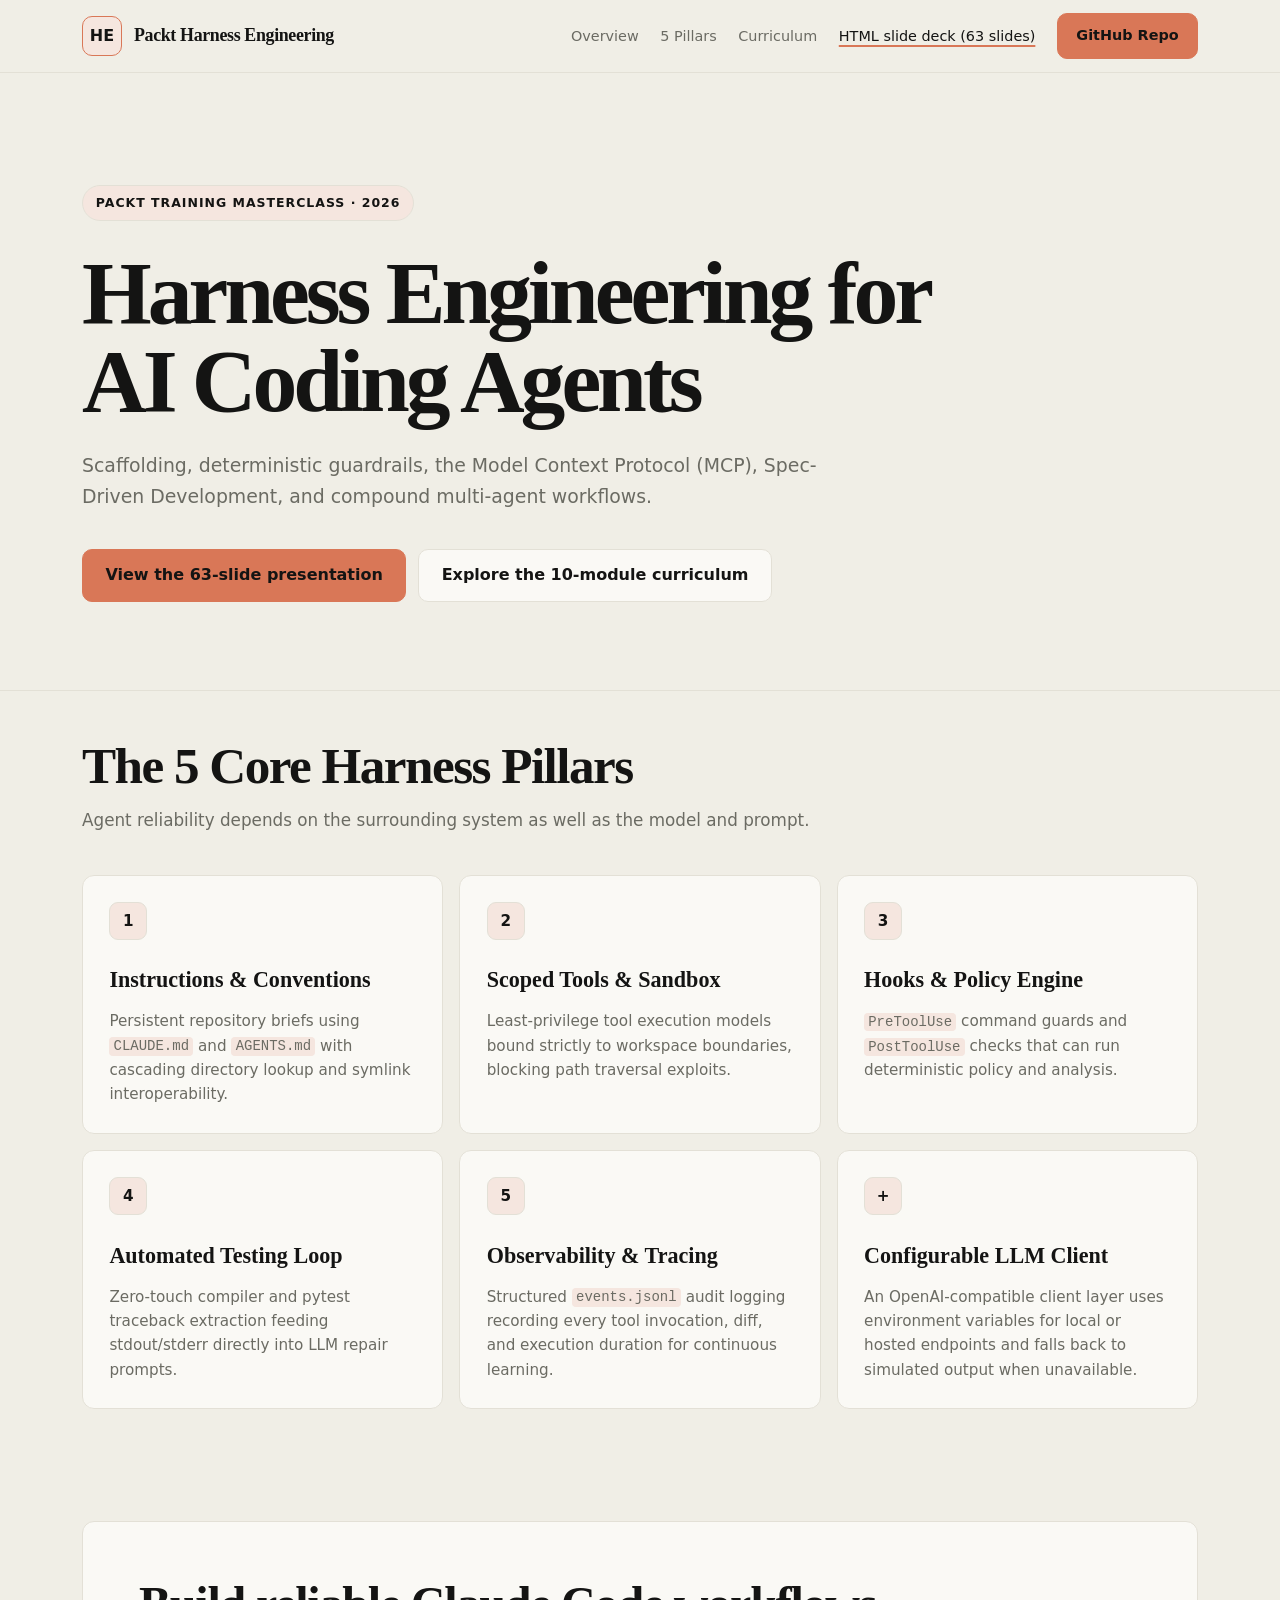
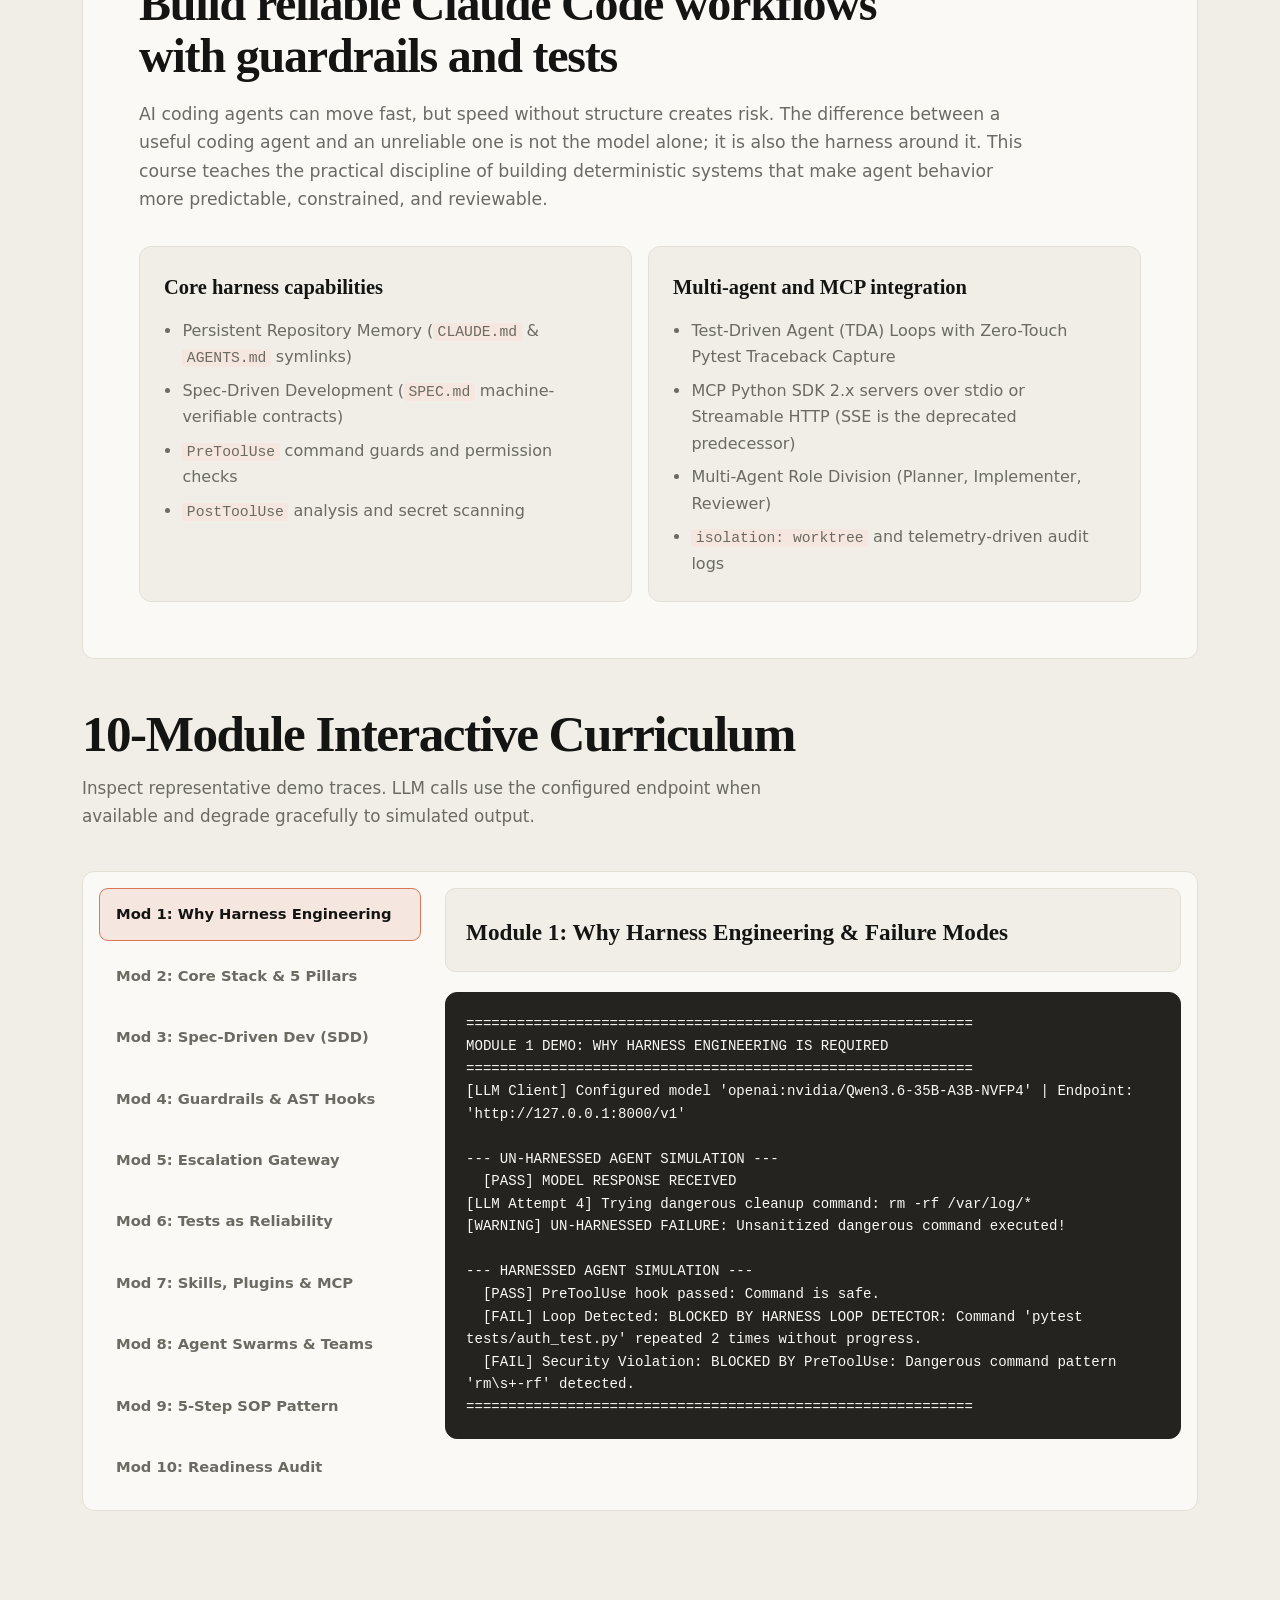
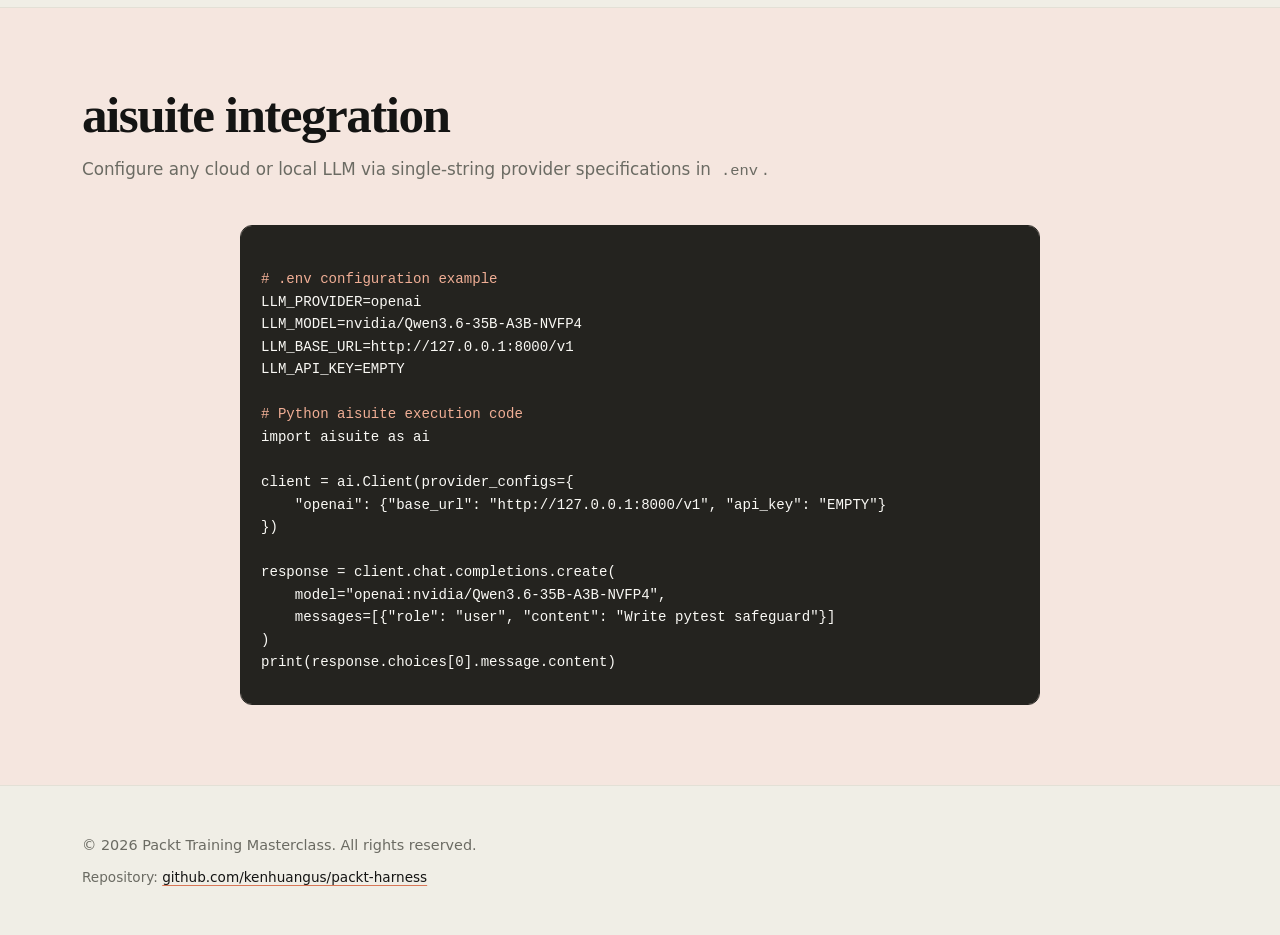
==== commit b4c6c8b1: "Remove fixed module clock times from slides and course pages" ====
--- a/index.html
+++ b/index.html
@@ -534,7 +534,7 @@
 
         <div class="detail-view">
           <div class="detail-header">
-            <div id="mod-time" class="detail-time">09:00 AM - 09:15 AM</div>
+            <div id="mod-time" class="detail-time"></div>
             <div id="mod-title" class="detail-title">Module 1: Why Harness Engineering & Failure Modes</div>
           </div>
           <div id="mod-terminal" class="terminal-box">Loading execution trace...</div>
@@ -587,52 +587,52 @@
   <script>
     const modData = {
       1: {
-        time: "09:00 AM - 09:15 AM",
+        time: "",
         title: "Module 1: Why Harness Engineering & Failure Modes",
         output: "============================================================\nMODULE 1 DEMO: WHY HARNESS ENGINEERING IS REQUIRED \n============================================================\n[LLM Client] Configured model 'openai:nvidia/Qwen3.6-35B-A3B-NVFP4' | Endpoint: 'http://127.0.0.1:8000/v1'\n\n--- UN-HARNESSED AGENT SIMULATION ---\n  [PASS] MODEL RESPONSE RECEIVED\n[LLM Attempt 4] Trying dangerous cleanup command: rm -rf /var/log/*\n[WARNING] UN-HARNESSED FAILURE: Unsanitized dangerous command executed!\n\n--- HARNESSED AGENT SIMULATION ---\n  [PASS] PreToolUse hook passed: Command is safe.\n  [FAIL] Loop Detected: BLOCKED BY HARNESS LOOP DETECTOR: Command 'pytest tests/auth_test.py' repeated 2 times without progress.\n  [FAIL] Security Violation: BLOCKED BY PreToolUse: Dangerous command pattern 'rm\\s+-rf' detected.\n============================================================"
       },
       2: {
-        time: "09:15 AM - 09:30 AM",
+        time: "",
         title: "Module 2: Core Harness Stack & 5 System Pillars",
         output: "============================================================\nMODULE 2 DEMO: CORE HARNESS STACK (5 PILLARS)\n============================================================\n[Pillar 1 - Memory] Loaded persistent guidelines from 'AGENTS.md'\n[Pillar 2 - Permission] Tool 'write_file' and path 'sample_module.py' validated.\n[Pillar 3 - PreToolUse] Code safety inspection passed.\n[Pillar 4 - Test Runner] Executing test suite: pytest\n[Pillar 5 - Trace] Logged 'WRITE_FILE_SUCCESS' to JSONL audit file.\n[FAIL] HARNESS ERROR: Path Traversal Blocked: Target '../../forbidden.py' is outside workspace.\n============================================================"
       },
       3: {
-        time: "09:30 AM - 09:50 AM",
+        time: "",
         title: "Module 3: Spec-Driven Development (SDD)",
         output: "============================================================\nMODULE 3 DEMO: SPEC-DRIVEN DEVELOPMENT VERIFIER \n============================================================\n[Spec Verifier] Parsed SPEC.md:\n  Allowed Files Scope: ['auth_validator.py']\n  Explicit Non-Goals: ['Do NOT modify existing database connection pools.']\n  [PASS] Spec Compliance Verified: Scope & Non-Goals satisfied.\n  [FAIL] SCOPE VIOLATION: 'database.py' is outside allowed spec scope!\n============================================================"
       },
       4: {
-        time: "09:50 AM - 10:10 AM",
+        time: "",
         title: "Module 4: Guardrails & Deterministic Hooks Engine",
         output: "============================================================\nMODULE 4 DEMO: PRODUCTION GUARDRAILS & HOOKS ENGINE \n============================================================\n  [PASS] PreToolUse Status: Command approved for execution.\n  [FAIL] PreToolUse SECURITY VIOLATION: Command matches forbidden pattern 'rm\\s+-rf'!\n  [PASS] AST Parser Status: Valid Python syntax tree generated.\n  [FAIL] PostToolUse VIOLATION: Hardcoded secret key detected in code!\n============================================================"
       },
       5: {
-        time: "10:10 AM - 10:20 AM",
+        time: "",
         title: "Module 5: Risk-Tiered Permission Escalation Gateway",
         output: "============================================================\nMODULE 5 DEMO: RISK-TIERED PERMISSION ESCALATION GATEWAY \n============================================================\n  [PASS] [AUTO-APPROVED] Low-risk tool call permitted instantly.\n  [PASS] [LOGGED & APPROVED] Medium-risk tool call executed.\n  [FAIL] [ESCALATION BLOCKED] Critical action requires explicit developer click approval!\n  [PASS] [USER CONFIRMED] Critical action approved by developer modal prompt.\n============================================================"
       },
       6: {
-        time: "10:20 AM - 10:35 AM",
+        time: "",
         title: "Module 6: Tests as Reliability Layer & TDA Loop",
         output: "============================================================\nMODULE 6 DEMO: TEST-DRIVEN AGENT (TDA) & ANTI-REGRESSION PIPELINE\n============================================================\n[PASS] pytest availability check: pytest 9.1.1\n\n[TDA Stage 1] Prove the proposed implementation fails a real test.\n\n[TDA Pipeline] Running real pytest suite against proposed code...\n[FAIL] pytest exited with return code 1; captured failure output follows:\nF                                                                        [100%]\n================================== FAILURES ===================================\n_____________________________ test_divide_by_zero _____________________________\ntest_calculator.py:5: in test_divide_by_zero\n    assert divide(10, 0) == 0\n           ^^^^^^^^^^^^^\ncalculator.py:2: in divide\n    return a / b\n           ^^^^^\nE   ZeroDivisionError: division by zero\n=========================== short test summary info ===========================\nFAILED test_calculator.py::test_divide_by_zero - ZeroDivisionError: division ...\n1 failed in 1.90s\n\n[TDA Stage 2] Apply the known-good offline repair and rerun pytest.\n\n[TDA Pipeline] Running real pytest suite against proposed code...\n[PASS] pytest summary: 1 passed in 0.77s\n\n[TDA Stage 3] Persist the bug as a regression test and rerun pytest.\n\n[Anti-Regression Pipeline] Writing regression safeguard 'test_divide_zero_guard' to the real pytest file...\n[PASS] Regression safeguard enforced. pytest summary: 2 passed in 0.71s\n[Anti-Regression Pipeline] Total enforced safeguards: 1\n[PASS] Temporary pytest scratch directory cleaned up.\n\n============================================================\nMODULE 6 DEMO COMPLETE: REAL TDA FEEDBACK LOOP VERIFIED!\n============================================================"
       },
       7: {
-        time: "10:35 AM - 10:50 AM",
+        time: "",
         title: "Module 7: Model Context Protocol (MCP) Python SDK 2.x Server",
         output: "============================================================\nMODULE 7 DEMO: MODEL CONTEXT PROTOCOL (MCP) TEST RUNNER \n============================================================\n  [PASS] Tool Available: 'query_database_record'\n  [PASS] Tool Execution Result: 'DB_RECORD #4092: status=ACTIVE, owner=admin, env=production'\n  [PASS] Resource Available: 'config://app-settings'\n============================================================"
       },
       8: {
-        time: "10:50 AM - 11:05 AM",
+        time: "",
         title: "Module 8: Compound Engineering & Multi-Agent Swarms",
         output: "============================================================\nMODULE 8 DEMO: COMPOUND ENGINEERING & MULTI-AGENT TEAMS \n============================================================\n  [PASS] Planner Subagent: 2 micro-subtasks allocated.\n  [PASS] Implementer Subagent: isolation: worktree created (./worktree-dir).\n  [PASS] Reviewer Subagent: AST syntax valid, scope compliance confirmed.\n  [PASS] Telemetry: Recorded task 'TASK-801' (APPROVED) into telemetry.jsonl.\n============================================================"
       },
       9: {
-        time: "11:05 AM - 11:15 AM",
+        time: "",
         title: "Module 9: Practical Workflow Pattern (5-Step SOP)",
         output: "============================================================\nMODULE 9 DEMO: 5-STEP SOP PIPELINE FOR 'User Auth Token Validator'\n============================================================\n\n[STEP 1: SPEC FIRST] Parsing SPEC.md requirements...\n  Allowed file scope: ['auth_validator.py', 'tests/test_auth.py']\n  Explicit non-goals: ['Do NOT modify existing database connection pools.', 'Do NOT implement OAuth2 refresh token rotation in this iteration.']\n\n[STEP 2: CONSTRAINED EXECUTION] Enforcing the parsed allowed-file scope...\n  [PASS] In-scope edit: Wrote allowed file 'auth_validator.py'.\n  [PASS] Out-of-scope edit rejected: 'database.py' is not in the allowed file scope. File created: False.\n\n[STEP 3: DETERMINISTIC CHECKS] Running module 4 guardrails...\n  [PASS] AST syntax and generated-code secret scan: AST syntax valid. Zero secret leaks detected.\n  [PASS] Secret-bearing code rejected: SECURITY CRITICAL: Hardcoded API secret key detected!\n  [PASS] Dangerous shell command intercepted: CRITICAL SECURITY BLOCK: Command matches dangerous pattern 'rm\\s+-rf'\n\n[STEP 4: TEST VERIFICATION] Running a real temporary pytest suite...\n    ...                                                                      [100%]\n    3 passed in 0.73s\n  [PASS] Pytest suite: return code 0; 3 passed, 0 failed.\n\n[STEP 5: HUMAN REVIEW] Showing the implementation actually produced...\n  --- /dev/null\n  +++ auth_validator.py\n  @@ -0,0 +1,8 @@\n  +\"\"\"Token validation constrained by the feature specification.\"\"\"\n  +\n  +def validate_jwt(token: str) -> dict:\n  +    if token == \"valid-token\":\n  +        return {\"valid\": True, \"user_id\": \"123\"}\n  +    if token == \"expired-token\":\n  +        return {\"valid\": False, \"error\": \"EXPIRED\"}\n  +    return {\"valid\": False, \"error\": \"INVALID\"}\n  [PASS] Review diff generated: 8 implementation lines shown from the temporary workspace.\n  Human approval and any PR merge are out-of-band; this pipeline did not create or merge a PR.\n\n============================================================\nPIPELINE COMPLETE: ALL REPORTED CHECKS EXECUTED AND PASSED\n============================================================"
       },
       10: {
-        time: "11:15 AM - 11:30 AM",
+        time: "",
         title: "Module 10: Closing Principles & Production Readiness Audit",
         output: "============================================================\nMODULE 10 DEMO: PRODUCTION HARNESS READINESS AUDIT \n============================================================\n  [PASS] Check 1: Memory Files (CLAUDE.md / AGENTS.md) -> PASSED\n  [PASS] Check 2: PreToolUse Shell Command Hook -> PASSED\n  [PASS] Check 3: Automated Test Runner Feedback Loop -> PASSED\n  [PASS] Check 4: Model Context Protocol (MCP) Scoped Tools -> PASSED\n  [PASS] Check 5: Multi-Agent Planner/Implementer/Reviewer Roles -> PASSED\n============================================================\nDEMO SUMMARY: 5/5 Checks Passed\n============================================================"
       }
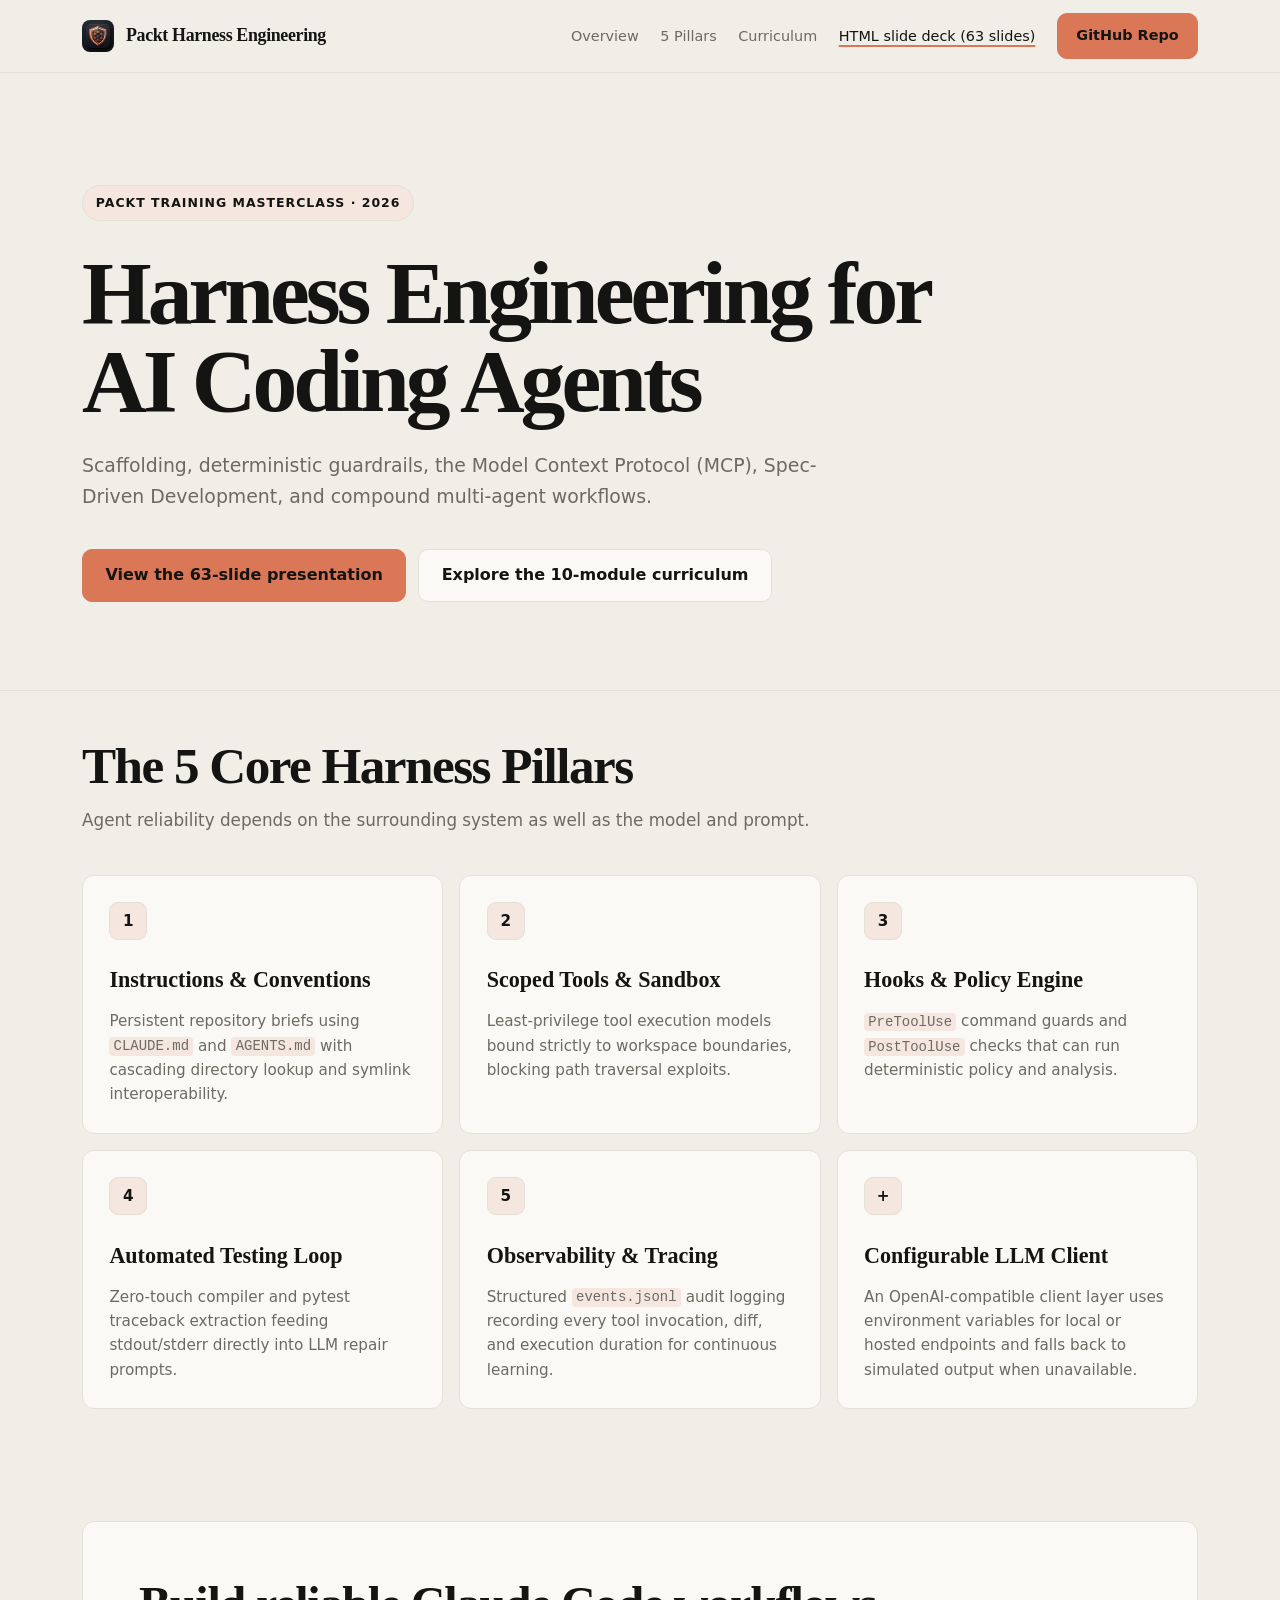
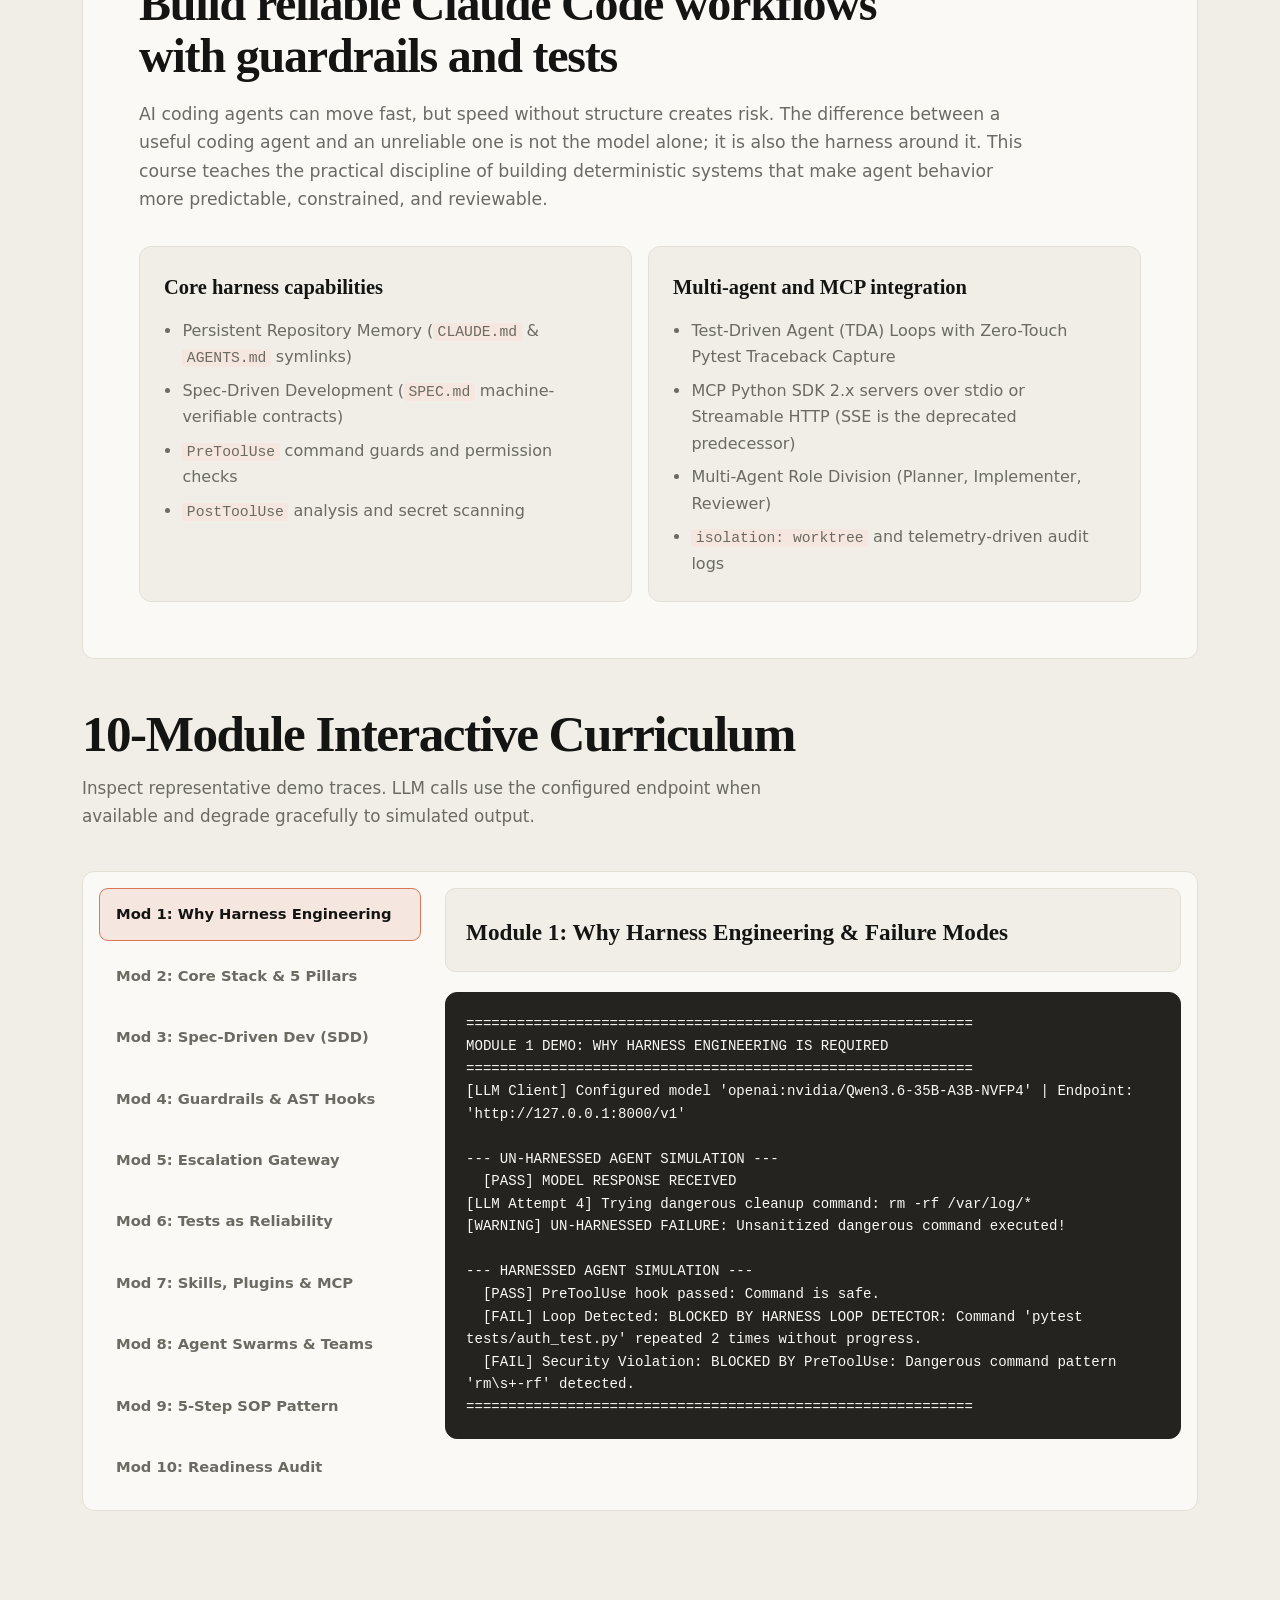
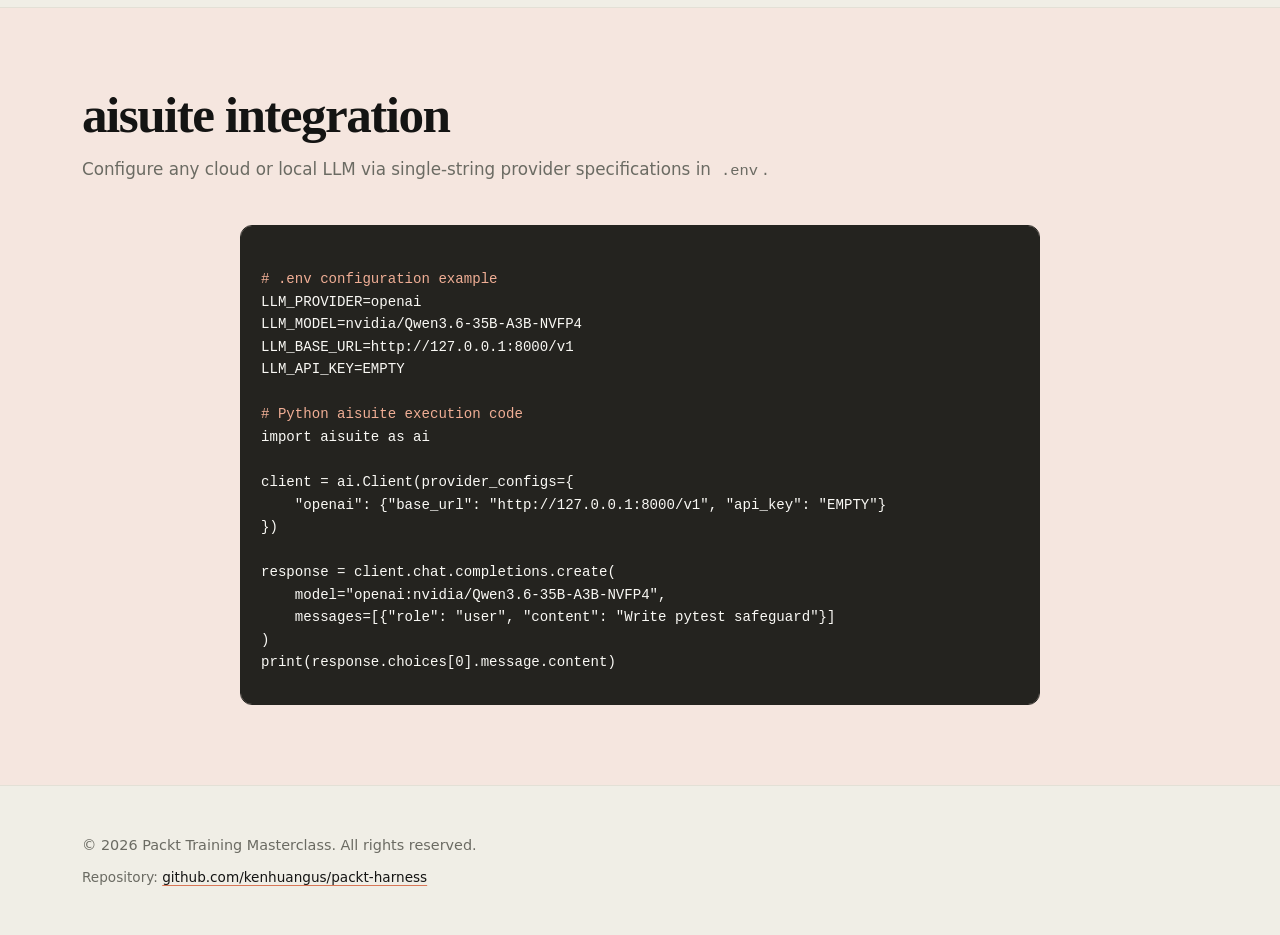
==== commit c559822d: "Deploy custom 3D metallic terracotta Harness Engineering app icon logo and favicon across website an" ====
--- a/index.html
+++ b/index.html
@@ -5,6 +5,9 @@
   <meta name="viewport" content="width=device-width, initial-scale=1.0">
   <title>Harness Engineering for AI Coding Agents | Packt Training Masterclass</title>
   <meta name="description" content="A practical masterclass on harness engineering, guardrails, the Model Context Protocol (MCP), Spec-Driven Development, and compound engineering for AI coding agents.">
+  <link rel="icon" type="image/svg+xml" href="favicon.svg">
+  <link rel="icon" type="image/png" sizes="192x192" href="favicon.png">
+  <link rel="apple-touch-icon" sizes="180x180" href="favicon.png">
   <style>
     :root {
       --background: #F0EEE6;
@@ -405,7 +408,7 @@
   <nav>
     <div class="container nav-container">
       <a href="#" class="brand">
-        <div class="brand-logo">HE</div>
+        <img src="assets/images/harness_app_icon.png" alt="Harness Engineering Logo" class="brand-logo-img" style="width:32px; height:32px; border-radius:8px; object-fit:cover; display:inline-block;" />
         <div class="brand-text">Packt Harness Engineering</div>
       </a>
       <ul class="nav-links">
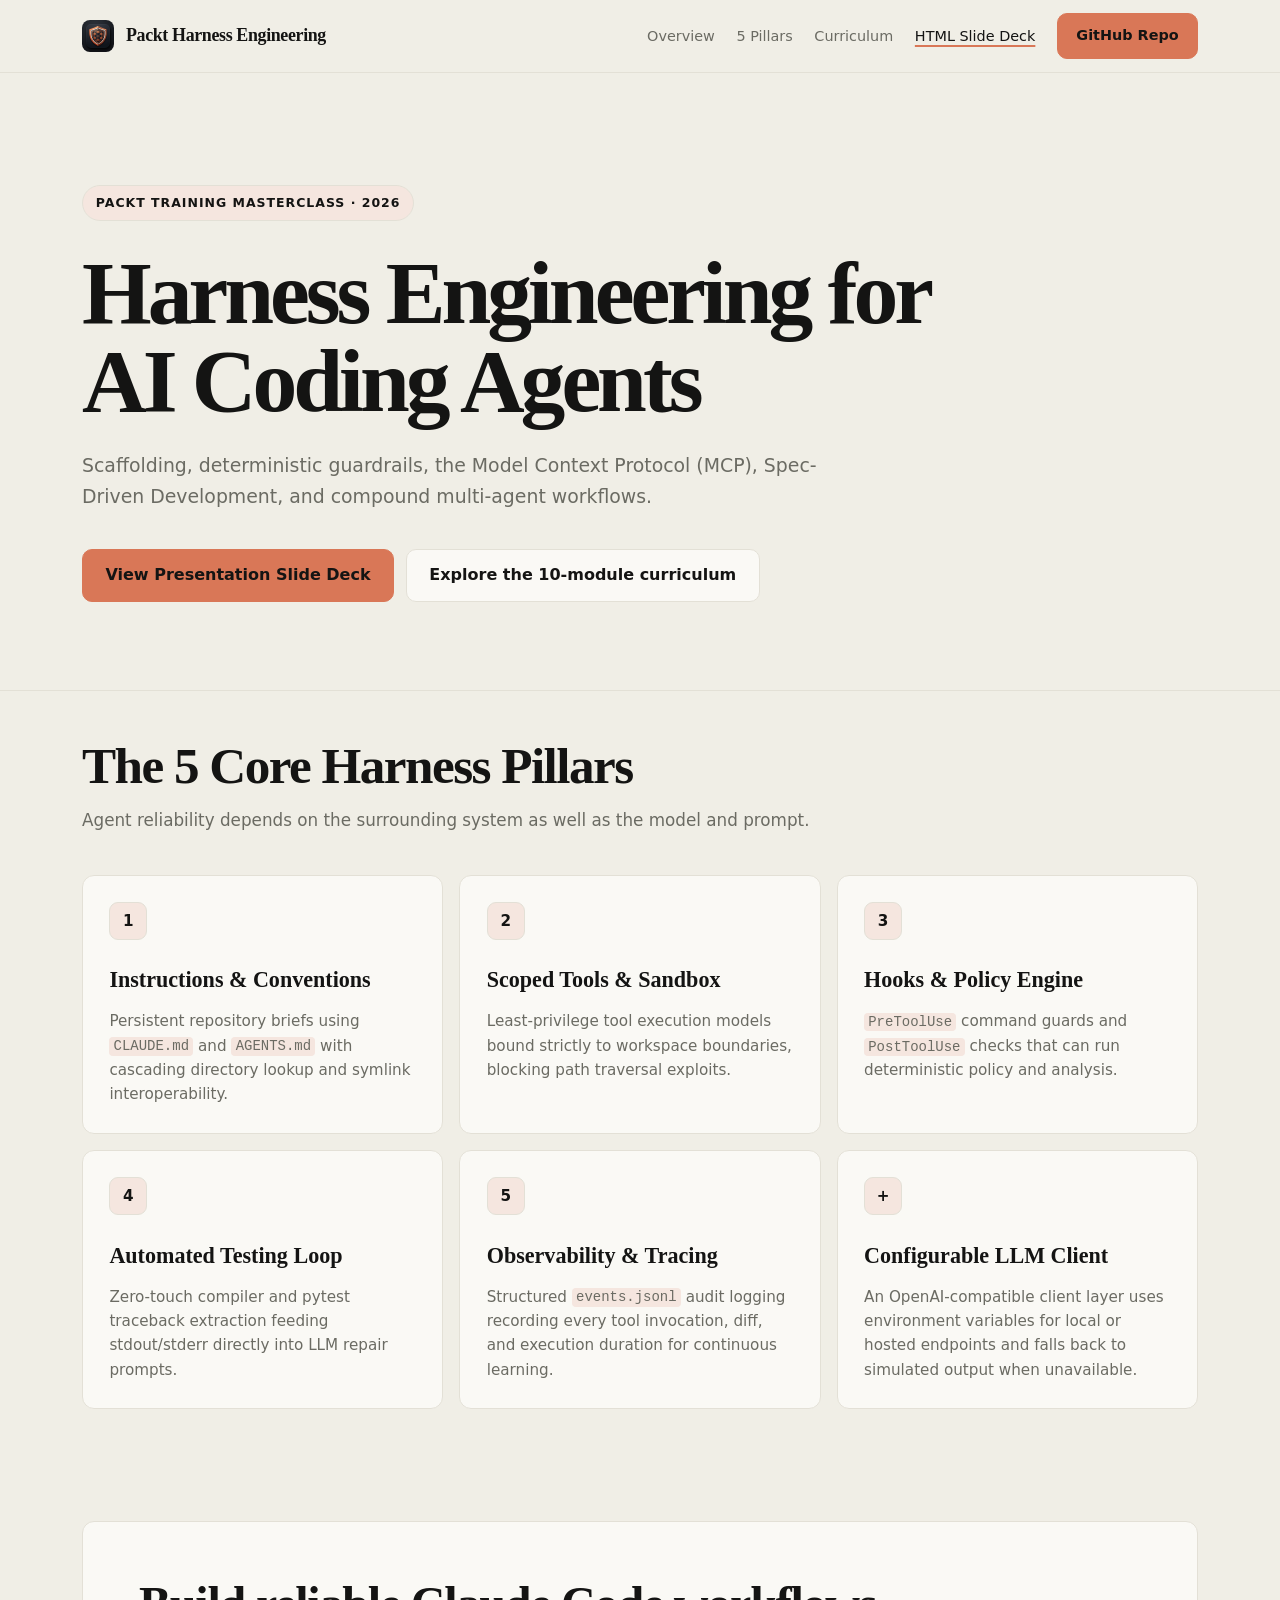
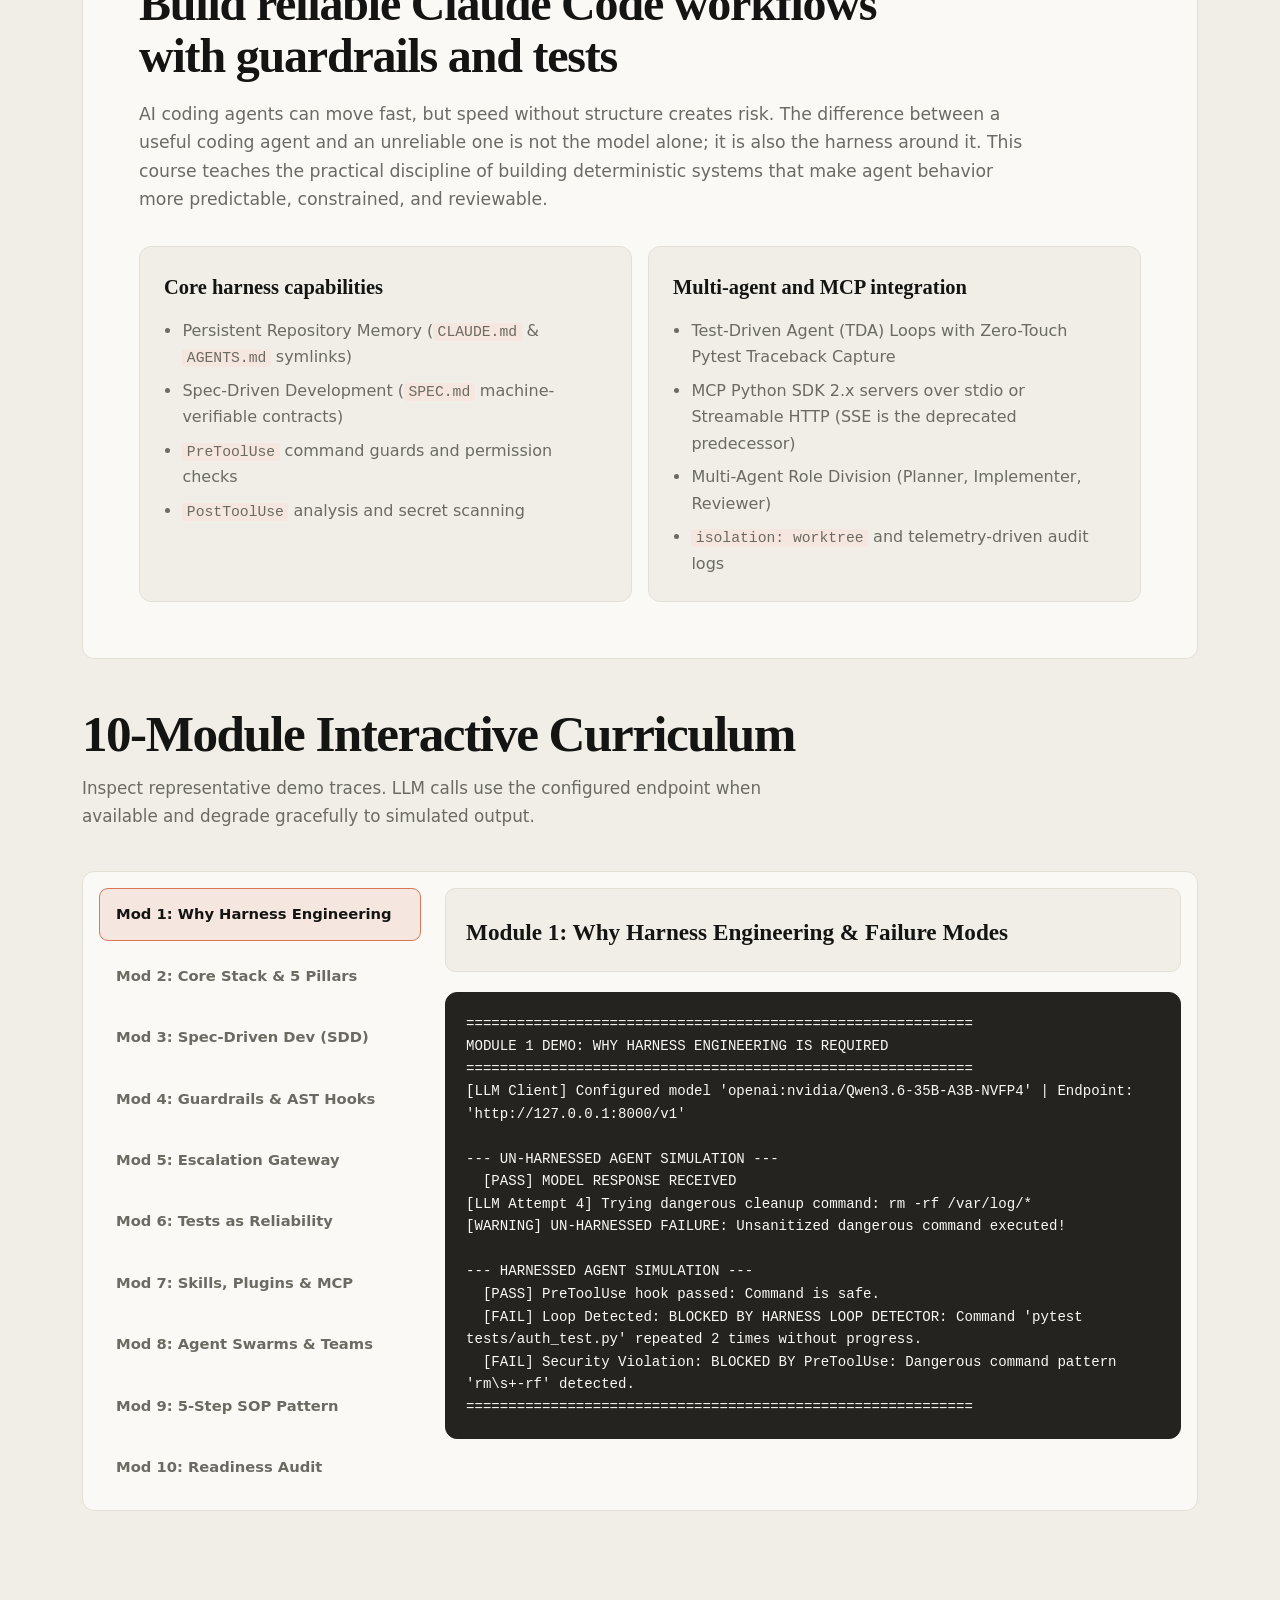
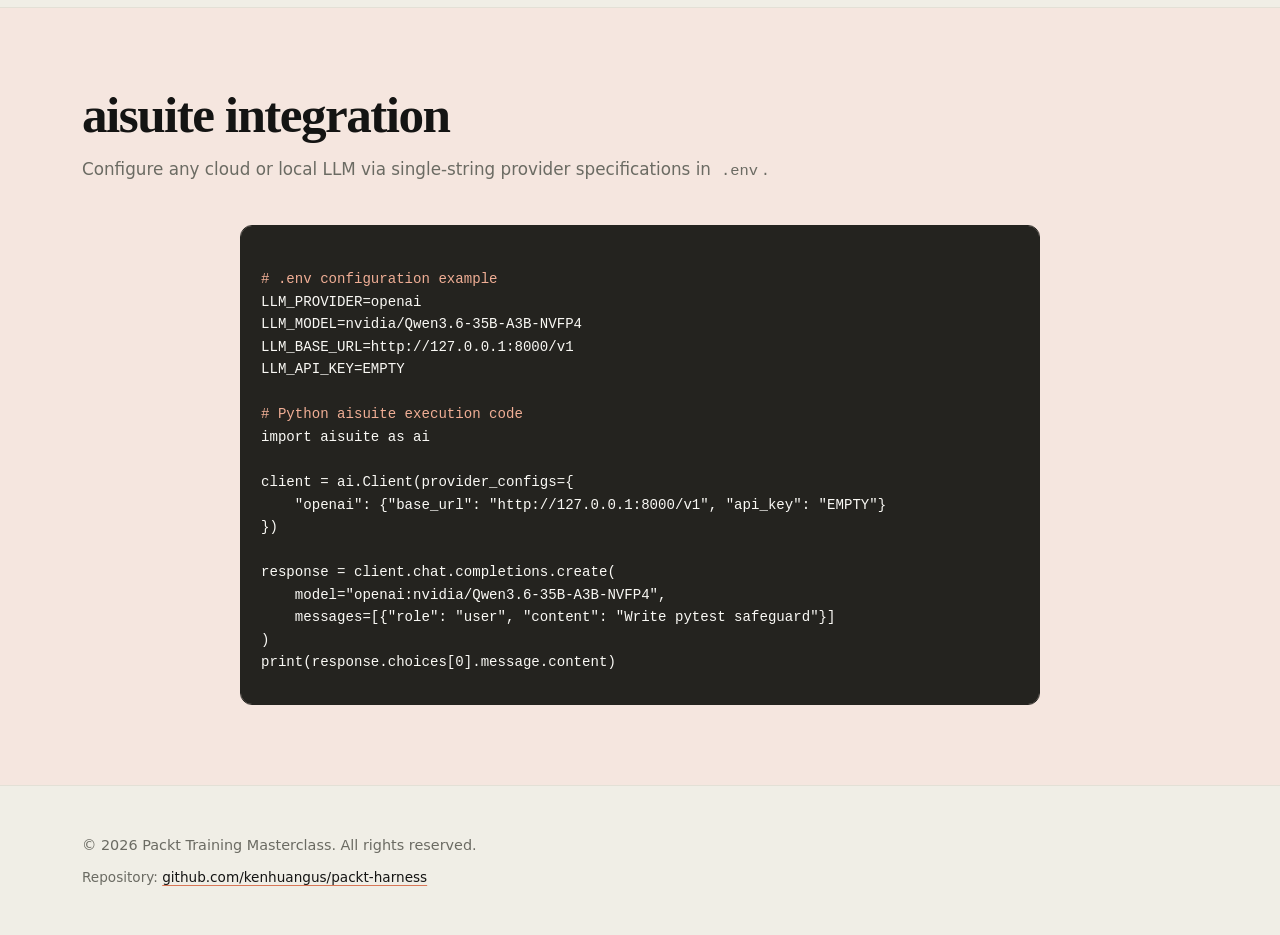
==== commit 881e06b7: "Remove hardcoded 63-slide count from website navigation and hero button" ====
--- a/index.html
+++ b/index.html
@@ -415,7 +415,7 @@
         <li><a href="#overview">Overview</a></li>
         <li><a href="#pillars">5 Pillars</a></li>
         <li><a href="#curriculum">Curriculum</a></li>
-        <li><a href="slides.html" class="nav-highlight">HTML slide deck (63 slides)</a></li>
+        <li><a href="slides.html" class="nav-highlight">HTML Slide Deck</a></li>
         <li><a href="https://github.com/kenhuangus/packt-harness" target="_blank" class="btn-github">GitHub Repo</a></li>
       </ul>
     </div>
@@ -430,7 +430,7 @@
         Scaffolding, deterministic guardrails, the Model Context Protocol (MCP), Spec-Driven Development, and compound multi-agent workflows.
       </p>
       <div class="hero-buttons">
-        <a href="slides.html" class="btn-github">View the 63-slide presentation</a>
+        <a href="slides.html" class="btn-github">View Presentation Slide Deck</a>
         <a href="#curriculum" class="btn-secondary">
           Explore the 10-module curriculum
         </a>
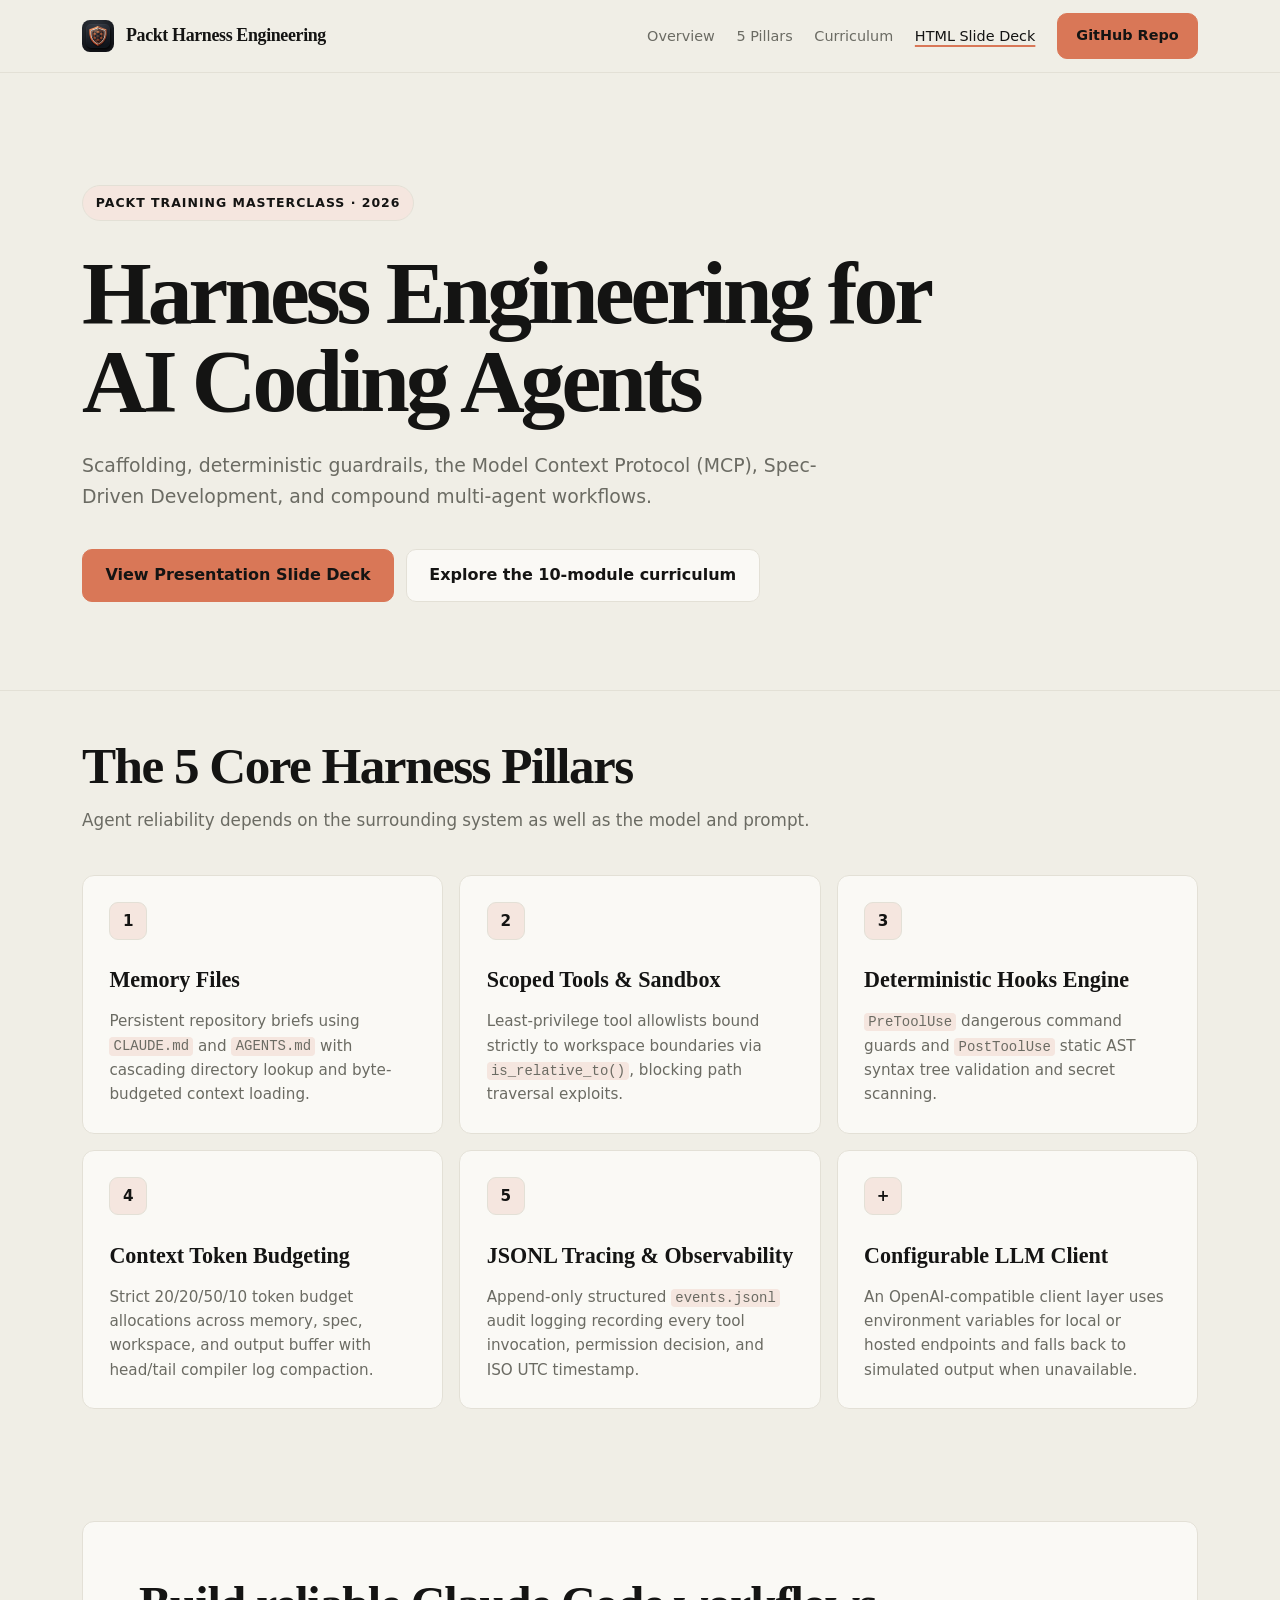
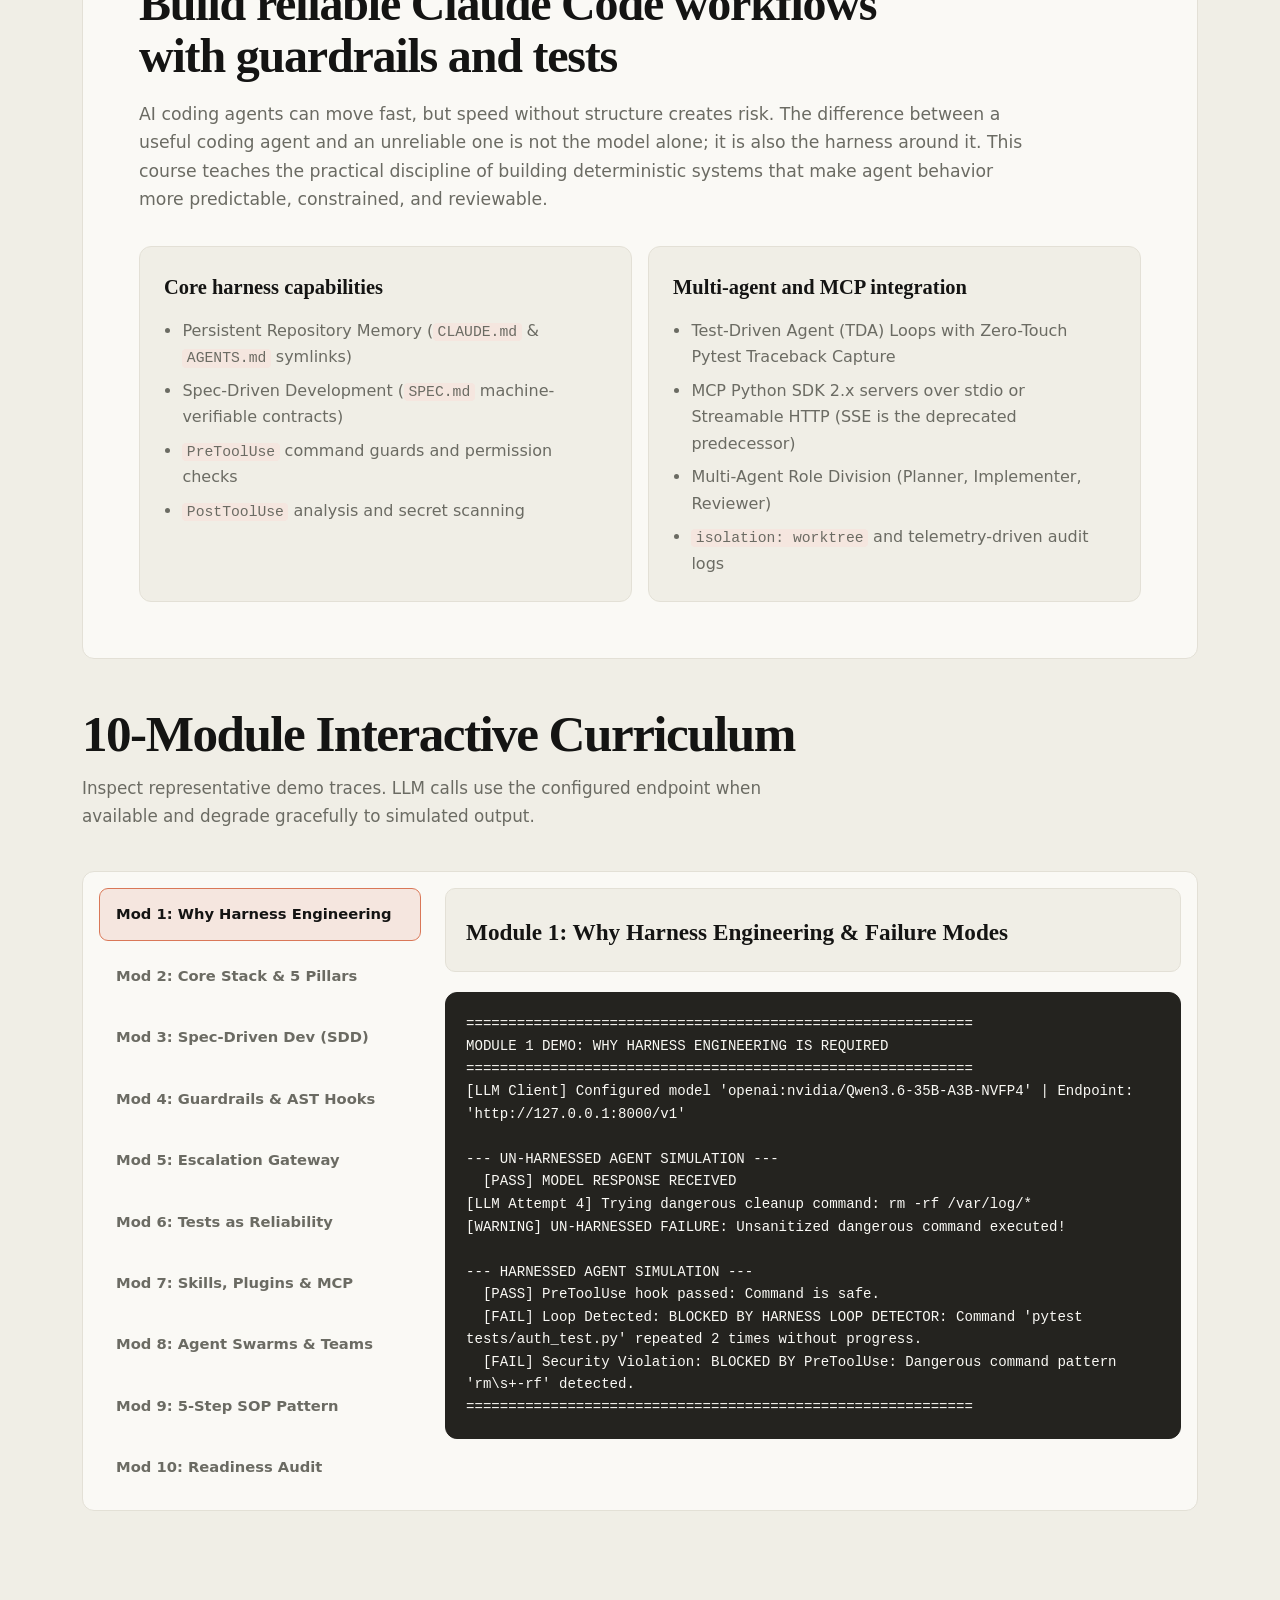
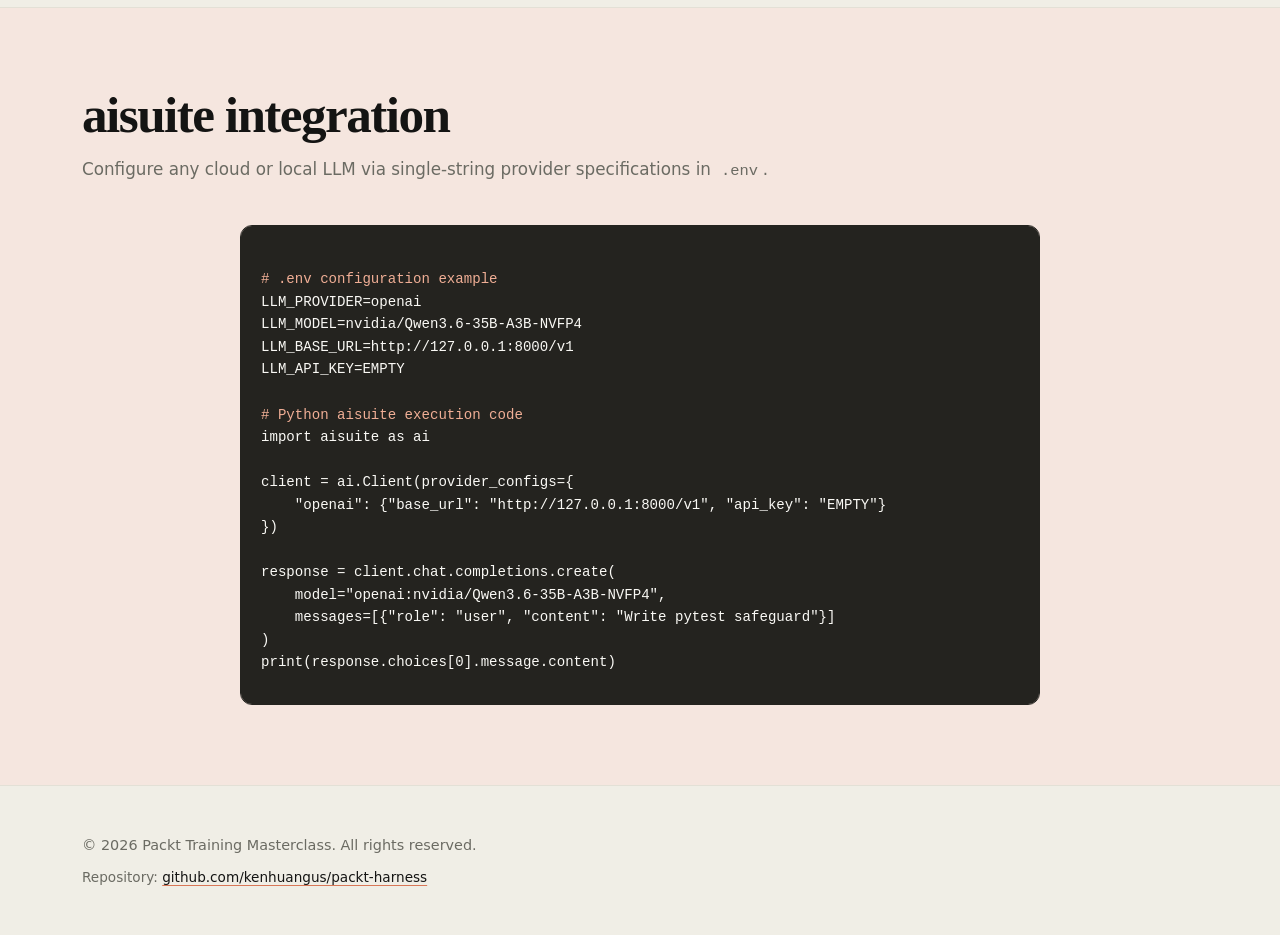
==== commit e822a21c: "Synchronize 5 Core Harness Pillars and Module 3 SDD terminology across website, slides, and module s" ====
--- a/index.html
+++ b/index.html
@@ -449,28 +449,28 @@
       <div class="grid-3">
         <div class="card">
           <div class="card-icon">1</div>
-          <h3>Instructions & Conventions</h3>
-          <p>Persistent repository briefs using <code>CLAUDE.md</code> and <code>AGENTS.md</code> with cascading directory lookup and symlink interoperability.</p>
+          <h3>Memory Files</h3>
+          <p>Persistent repository briefs using <code>CLAUDE.md</code> and <code>AGENTS.md</code> with cascading directory lookup and byte-budgeted context loading.</p>
         </div>
         <div class="card">
           <div class="card-icon">2</div>
-          <h3>Scoped Tools & Sandbox</h3>
-          <p>Least-privilege tool execution models bound strictly to workspace boundaries, blocking path traversal exploits.</p>
+          <h3>Scoped Tools &amp; Sandbox</h3>
+          <p>Least-privilege tool allowlists bound strictly to workspace boundaries via <code>is_relative_to()</code>, blocking path traversal exploits.</p>
         </div>
         <div class="card">
           <div class="card-icon">3</div>
-          <h3>Hooks & Policy Engine</h3>
-          <p><code>PreToolUse</code> command guards and <code>PostToolUse</code> checks that can run deterministic policy and analysis.</p>
+          <h3>Deterministic Hooks Engine</h3>
+          <p><code>PreToolUse</code> dangerous command guards and <code>PostToolUse</code> static AST syntax tree validation and secret scanning.</p>
         </div>
         <div class="card">
           <div class="card-icon">4</div>
-          <h3>Automated Testing Loop</h3>
-          <p>Zero-touch compiler and pytest traceback extraction feeding stdout/stderr directly into LLM repair prompts.</p>
+          <h3>Context Token Budgeting</h3>
+          <p>Strict 20/20/50/10 token budget allocations across memory, spec, workspace, and output buffer with head/tail compiler log compaction.</p>
         </div>
         <div class="card">
           <div class="card-icon">5</div>
-          <h3>Observability & Tracing</h3>
-          <p>Structured <code>events.jsonl</code> audit logging recording every tool invocation, diff, and execution duration for continuous learning.</p>
+          <h3>JSONL Tracing &amp; Observability</h3>
+          <p>Append-only structured <code>events.jsonl</code> audit logging recording every tool invocation, permission decision, and ISO UTC timestamp.</p>
         </div>
         <div class="card">
           <div class="card-icon">+</div>
@@ -597,7 +597,7 @@
       2: {
         time: "",
         title: "Module 2: Core Harness Stack & 5 System Pillars",
-        output: "============================================================\nMODULE 2 DEMO: CORE HARNESS STACK (5 PILLARS)\n============================================================\n[Pillar 1 - Memory] Loaded persistent guidelines from 'AGENTS.md'\n[Pillar 2 - Permission] Tool 'write_file' and path 'sample_module.py' validated.\n[Pillar 3 - PreToolUse] Code safety inspection passed.\n[Pillar 4 - Test Runner] Executing test suite: pytest\n[Pillar 5 - Trace] Logged 'WRITE_FILE_SUCCESS' to JSONL audit file.\n[FAIL] HARNESS ERROR: Path Traversal Blocked: Target '../../forbidden.py' is outside workspace.\n============================================================"
+        output: "============================================================\nMODULE 2 DEMO: CORE HARNESS STACK (5 PILLARS)\n============================================================\n[Pillar 1 - Memory] Loaded persistent guidelines from 'AGENTS.md' (482 bytes)\nAllocations: {'memory': 25600, 'spec': 25600, 'workspace': 64000, 'output_buffer': 12800}\n[Pillar 2 - Permission] Tool 'write_file' and path 'sample_module.py' validated.\n[Pillar 3 - Pre-Hook] Code safety inspection passed.\n[Pillar 3 - Post-Hook] Running AST static analysis on 'sample_module.py'...\n[Pillar 4 - Token Budget] Compacted 45-line compiler dump into 20-line head/tail window.\n[Pillar 5 - Trace] Appended 'WRITE_FILE_SUCCESS' to events.jsonl audit log.\n[FAIL] HARNESS ERROR: Path Traversal Blocked: Target '../../forbidden.py' is outside workspace.\n============================================================"
       },
       3: {
         time: "",
